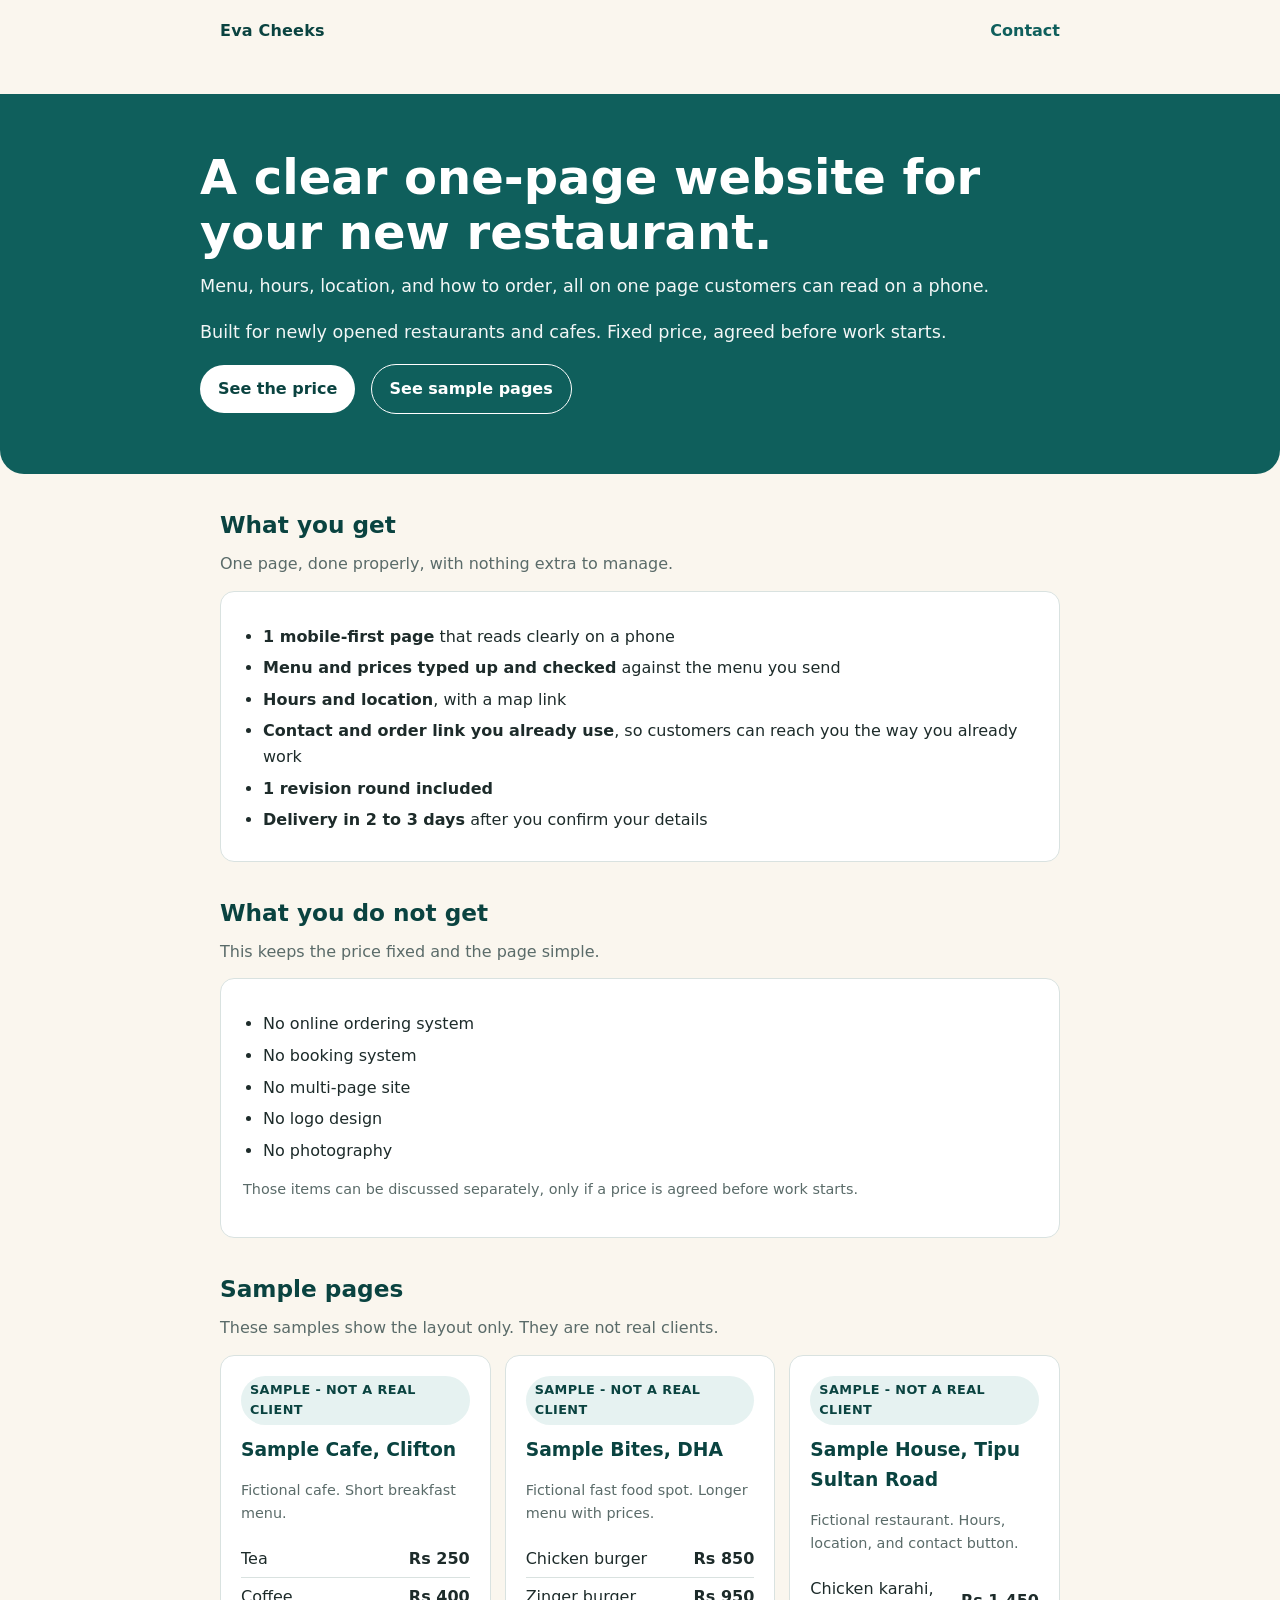
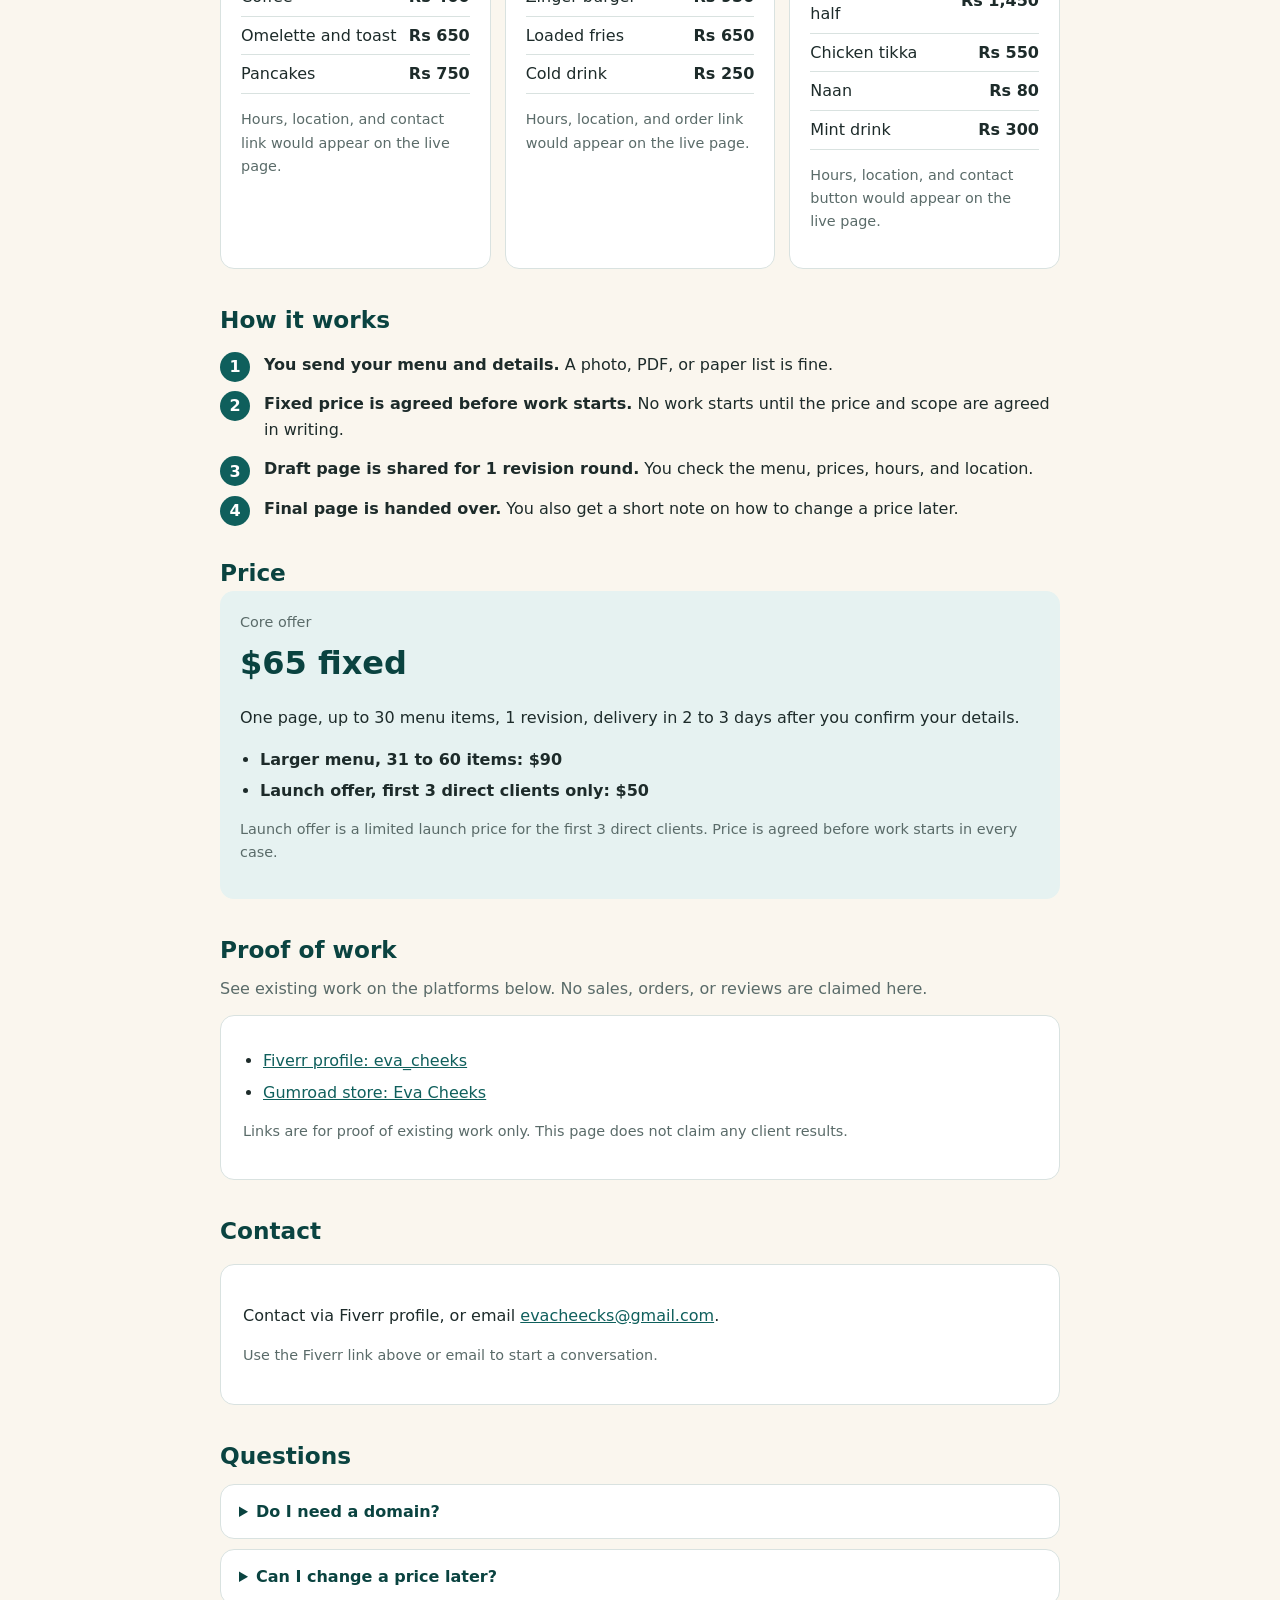
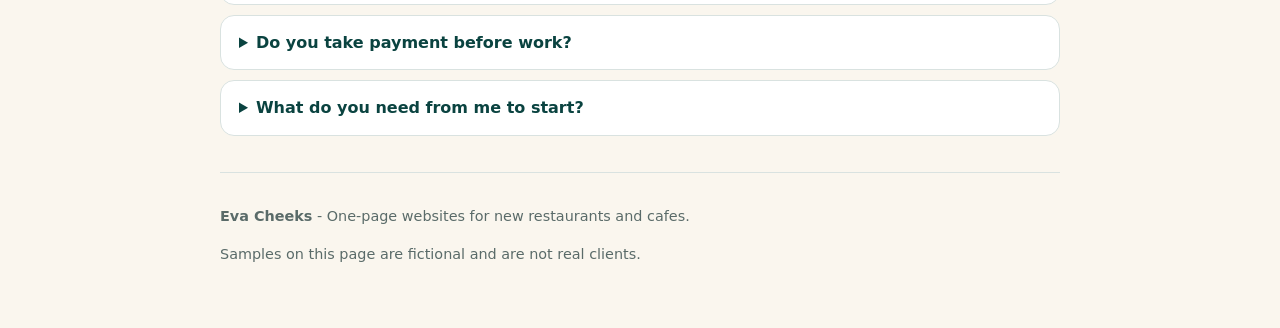
==== index.html @ 5632d2b3 "Add files via upload" ====
<!DOCTYPE html>
<html lang="en">
<head>
<meta charset="utf-8">
<meta name="viewport" content="width=device-width, initial-scale=1">
<title>Eva Cheeks - One-page websites for new restaurants and cafes</title>
<meta name="description" content="A clear one-page website for your new restaurant. Menu, hours, location, and how to order, all on one page customers can read on a phone.">
<link rel="stylesheet" href="styles.css">
</head>
<body>
<header class="topbar">
  <div class="brand">Eva Cheeks</div>
  <a href="#contact">Contact</a>
</header>

<main>
  <section class="hero">
    <div class="hero-inner">
      <h1>A clear one-page website for your new restaurant.</h1>
      <p>Menu, hours, location, and how to order, all on one page customers can read on a phone.</p>
      <p class="hero-note">Built for newly opened restaurants and cafes. Fixed price, agreed before work starts.</p>
      <a class="btn" href="#price">See the price</a>
      <a class="btn btn-outline" href="#samples">See sample pages</a>
    </div>
  </section>

  <div class="wrap">
    <section id="what-you-get">
      <h2>What you get</h2>
      <p class="lead">One page, done properly, with nothing extra to manage.</p>
      <div class="card">
        <ul>
          <li><strong>1 mobile-first page</strong> that reads clearly on a phone</li>
          <li><strong>Menu and prices typed up and checked</strong> against the menu you send</li>
          <li><strong>Hours and location</strong>, with a map link</li>
          <li><strong>Contact and order link you already use</strong>, so customers can reach you the way you already work</li>
          <li><strong>1 revision round included</strong></li>
          <li><strong>Delivery in 2 to 3 days</strong> after you confirm your details</li>
        </ul>
      </div>
    </section>

    <section id="what-you-do-not-get">
      <h2>What you do not get</h2>
      <p class="lead">This keeps the price fixed and the page simple.</p>
      <div class="card">
        <ul>
          <li>No online ordering system</li>
          <li>No booking system</li>
          <li>No multi-page site</li>
          <li>No logo design</li>
          <li>No photography</li>
        </ul>
        <p class="small">Those items can be discussed separately, only if a price is agreed before work starts.</p>
      </div>
    </section>

    <section id="samples">
      <h2>Sample pages</h2>
      <p class="lead">These samples show the layout only. They are not real clients.</p>
      <div class="sample-grid">
        <article class="sample">
          <span class="sample-label">SAMPLE - NOT A REAL CLIENT</span>
          <h3>Sample Cafe, Clifton</h3>
          <p class="small">Fictional cafe. Short breakfast menu.</p>
          <table class="menu">
            <tr><td>Tea</td><td>Rs 250</td></tr>
            <tr><td>Coffee</td><td>Rs 400</td></tr>
            <tr><td>Omelette and toast</td><td>Rs 650</td></tr>
            <tr><td>Pancakes</td><td>Rs 750</td></tr>
          </table>
          <p class="small">Hours, location, and contact link would appear on the live page.</p>
        </article>

        <article class="sample">
          <span class="sample-label">SAMPLE - NOT A REAL CLIENT</span>
          <h3>Sample Bites, DHA</h3>
          <p class="small">Fictional fast food spot. Longer menu with prices.</p>
          <table class="menu">
            <tr><td>Chicken burger</td><td>Rs 850</td></tr>
            <tr><td>Zinger burger</td><td>Rs 950</td></tr>
            <tr><td>Loaded fries</td><td>Rs 650</td></tr>
            <tr><td>Cold drink</td><td>Rs 250</td></tr>
          </table>
          <p class="small">Hours, location, and order link would appear on the live page.</p>
        </article>

        <article class="sample">
          <span class="sample-label">SAMPLE - NOT A REAL CLIENT</span>
          <h3>Sample House, Tipu Sultan Road</h3>
          <p class="small">Fictional restaurant. Hours, location, and contact button.</p>
          <table class="menu">
            <tr><td>Chicken karahi, half</td><td>Rs 1,450</td></tr>
            <tr><td>Chicken tikka</td><td>Rs 550</td></tr>
            <tr><td>Naan</td><td>Rs 80</td></tr>
            <tr><td>Mint drink</td><td>Rs 300</td></tr>
          </table>
          <p class="small">Hours, location, and contact button would appear on the live page.</p>
        </article>
      </div>
    </section>

    <section id="process">
      <h2>How it works</h2>
      <ol class="steps">
        <li><strong>You send your menu and details.</strong> A photo, PDF, or paper list is fine.</li>
        <li><strong>Fixed price is agreed before work starts.</strong> No work starts until the price and scope are agreed in writing.</li>
        <li><strong>Draft page is shared for 1 revision round.</strong> You check the menu, prices, hours, and location.</li>
        <li><strong>Final page is handed over.</strong> You also get a short note on how to change a price later.</li>
      </ol>
    </section>

    <section id="price">
      <h2>Price</h2>
      <div class="price-box">
        <p class="small" style="margin:0;">Core offer</p>
        <p class="price">$65 fixed</p>
        <p>One page, up to 30 menu items, 1 revision, delivery in 2 to 3 days after you confirm your details.</p>
        <ul>
          <li><strong>Larger menu, 31 to 60 items: $90</strong></li>
          <li><strong>Launch offer, first 3 direct clients only: $50</strong></li>
        </ul>
        <p class="small">Launch offer is a limited launch price for the first 3 direct clients. Price is agreed before work starts in every case.</p>
      </div>
    </section>

    <section id="proof">
      <h2>Proof of work</h2>
      <p class="lead">See existing work on the platforms below. No sales, orders, or reviews are claimed here.</p>
      <div class="card">
        <ul>
          <li><a href="https://www.fiverr.com/eva_cheeks">Fiverr profile: eva_cheeks</a></li>
          <li><a href="https://evacheecks.gumroad.com">Gumroad store: Eva Cheeks</a></li>
        </ul>
        <p class="small">Links are for proof of existing work only. This page does not claim any client results.</p>
      </div>
    </section>

    <section id="contact">
      <h2>Contact</h2>
      <div class="card">
        <p>Contact via Fiverr profile, or email <a href="mailto:evacheecks@gmail.com">evacheecks@gmail.com</a>.</p>
        <p class="small">Use the Fiverr link above or email to start a conversation.</p>
      </div>
    </section>

    <section class="faq" id="faq">
      <h2>Questions</h2>
      <details>
        <summary>Do I need a domain?</summary>
        <p>No. The page can start on a free link, and you can add your own domain later.</p>
      </details>
      <details>
        <summary>Can I change a price later?</summary>
        <p>Yes. Ask for a small update. The price for that update is agreed before the change is made.</p>
      </details>
      <details>
        <summary>Do you take payment before work?</summary>
        <p>Payment terms are agreed before work starts. For direct business clients, payment is by Payoneer Request a Payment, or through Fiverr if you prefer a marketplace. No Stripe, and no PayPal receive, is offered.</p>
      </details>
      <details>
        <summary>What do you need from me to start?</summary>
        <p>Your menu, hours, location, and the contact or order link you already use. Once those details are confirmed, delivery is 2 to 3 days.</p>
      </details>
    </section>

    <footer>
      <p class="small"><strong>Eva Cheeks</strong> - One-page websites for new restaurants and cafes.</p>
      <p class="small">Samples on this page are fictional and are not real clients.</p>
    </footer>
  </div>
</main>
</body>
</html>
---- styles.css ----
/* Portfolio page styles. No external assets, system fonts only. Mobile first. */
:root {
  --teal: #0f5f5c;
  --teal-dark: #0a4340;
  --teal-light: #e6f2f1;
  --cream: #faf6ee;
  --ink: #1d2b2a;
  --muted: #5a6b69;
  --line: #d9e2e0;
  --white: #ffffff;
  --radius: 14px;
}
* { box-sizing: border-box; }
body {
  margin: 0;
  font-family: system-ui, -apple-system, Segoe UI, Roboto, Helvetica, Arial, sans-serif;
  color: var(--ink);
  background: var(--cream);
  line-height: 1.6;
}
a { color: var(--teal); }
.wrap { max-width: 880px; margin: 0 auto; padding: 0 20px 48px; }
.topbar {
  display: flex;
  justify-content: space-between;
  align-items: center;
  padding: 18px 20px;
  max-width: 880px;
  margin: 0 auto;
}
.brand { font-weight: 800; color: var(--teal-dark); letter-spacing: 0.2px; }
.topbar a { text-decoration: none; font-weight: 600; }
.hero {
  background: var(--teal);
  color: var(--white);
  border-radius: 0 0 24px 24px;
  padding: 40px 20px 44px;
}
.hero-inner { max-width: 880px; margin: 0 auto; }
.hero h1 { margin: 0 0 12px; font-size: clamp(1.9rem, 6vw, 3rem); line-height: 1.15; }
.hero p { margin: 0 0 18px; font-size: 1.1rem; opacity: 0.95; }
.hero-note { font-size: 0.95rem; opacity: 0.9; }
.btn {
  display: inline-block;
  background: var(--white);
  color: var(--teal-dark);
  padding: 11px 18px;
  border-radius: 999px;
  font-weight: 700;
  text-decoration: none;
  margin-right: 10px;
}
.btn-outline {
  background: transparent;
  color: var(--white);
  border: 1.5px solid var(--white);
}
section { margin-top: 32px; }
.card {
  background: var(--white);
  border: 1px solid var(--line);
  border-radius: var(--radius);
  padding: 22px;
  margin-top: 14px;
}
h2 { margin: 0; font-size: 1.45rem; color: var(--teal-dark); }
h3 { margin: 0 0 8px; color: var(--teal-dark); }
.lead { color: var(--muted); margin: 8px 0 0; }
ul { margin: 10px 0 0; padding-left: 20px; }
li { margin: 6px 0; }
.sample-grid { display: grid; gap: 14px; margin-top: 14px; }
.sample {
  background: var(--white);
  border: 1px solid var(--line);
  border-radius: var(--radius);
  padding: 20px;
}
.sample-label {
  display: inline-block;
  background: var(--teal-light);
  color: var(--teal-dark);
  font-weight: 800;
  font-size: 0.8rem;
  letter-spacing: 0.4px;
  padding: 4px 9px;
  border-radius: 999px;
  margin-bottom: 10px;
}
.menu { width: 100%; border-collapse: collapse; margin-top: 10px; }
.menu td { padding: 6px 0; border-bottom: 1px solid var(--line); }
.menu td:last-child { text-align: right; font-weight: 600; white-space: nowrap; }
.price-box { background: var(--teal-light); border-radius: var(--radius); padding: 20px; }
.price { font-size: 2rem; font-weight: 800; color: var(--teal-dark); margin: 4px 0; }
.steps { counter-reset: step; list-style: none; padding: 0; margin: 14px 0 0; }
.steps li { position: relative; padding-left: 44px; margin: 14px 0; }
.steps li::before {
  counter-increment: step;
  content: counter(step);
  position: absolute;
  left: 0; top: 0;
  width: 30px; height: 30px;
  border-radius: 50%;
  background: var(--teal);
  color: var(--white);
  display: flex; align-items: center; justify-content: center;
  font-weight: 800;
}
.faq details { background: var(--white); border: 1px solid var(--line); border-radius: var(--radius); padding: 14px 18px; margin-top: 10px; }
.faq summary { font-weight: 700; color: var(--teal-dark); cursor: pointer; }
.faq p { margin: 8px 0 0; color: var(--muted); }
.small { font-size: 0.9rem; color: var(--muted); }
footer { margin-top: 36px; border-top: 1px solid var(--line); padding-top: 18px; }
@media (min-width: 720px) {
  .sample-grid { grid-template-columns: 1fr 1fr 1fr; }
  .hero { padding: 56px 20px 60px; }
}
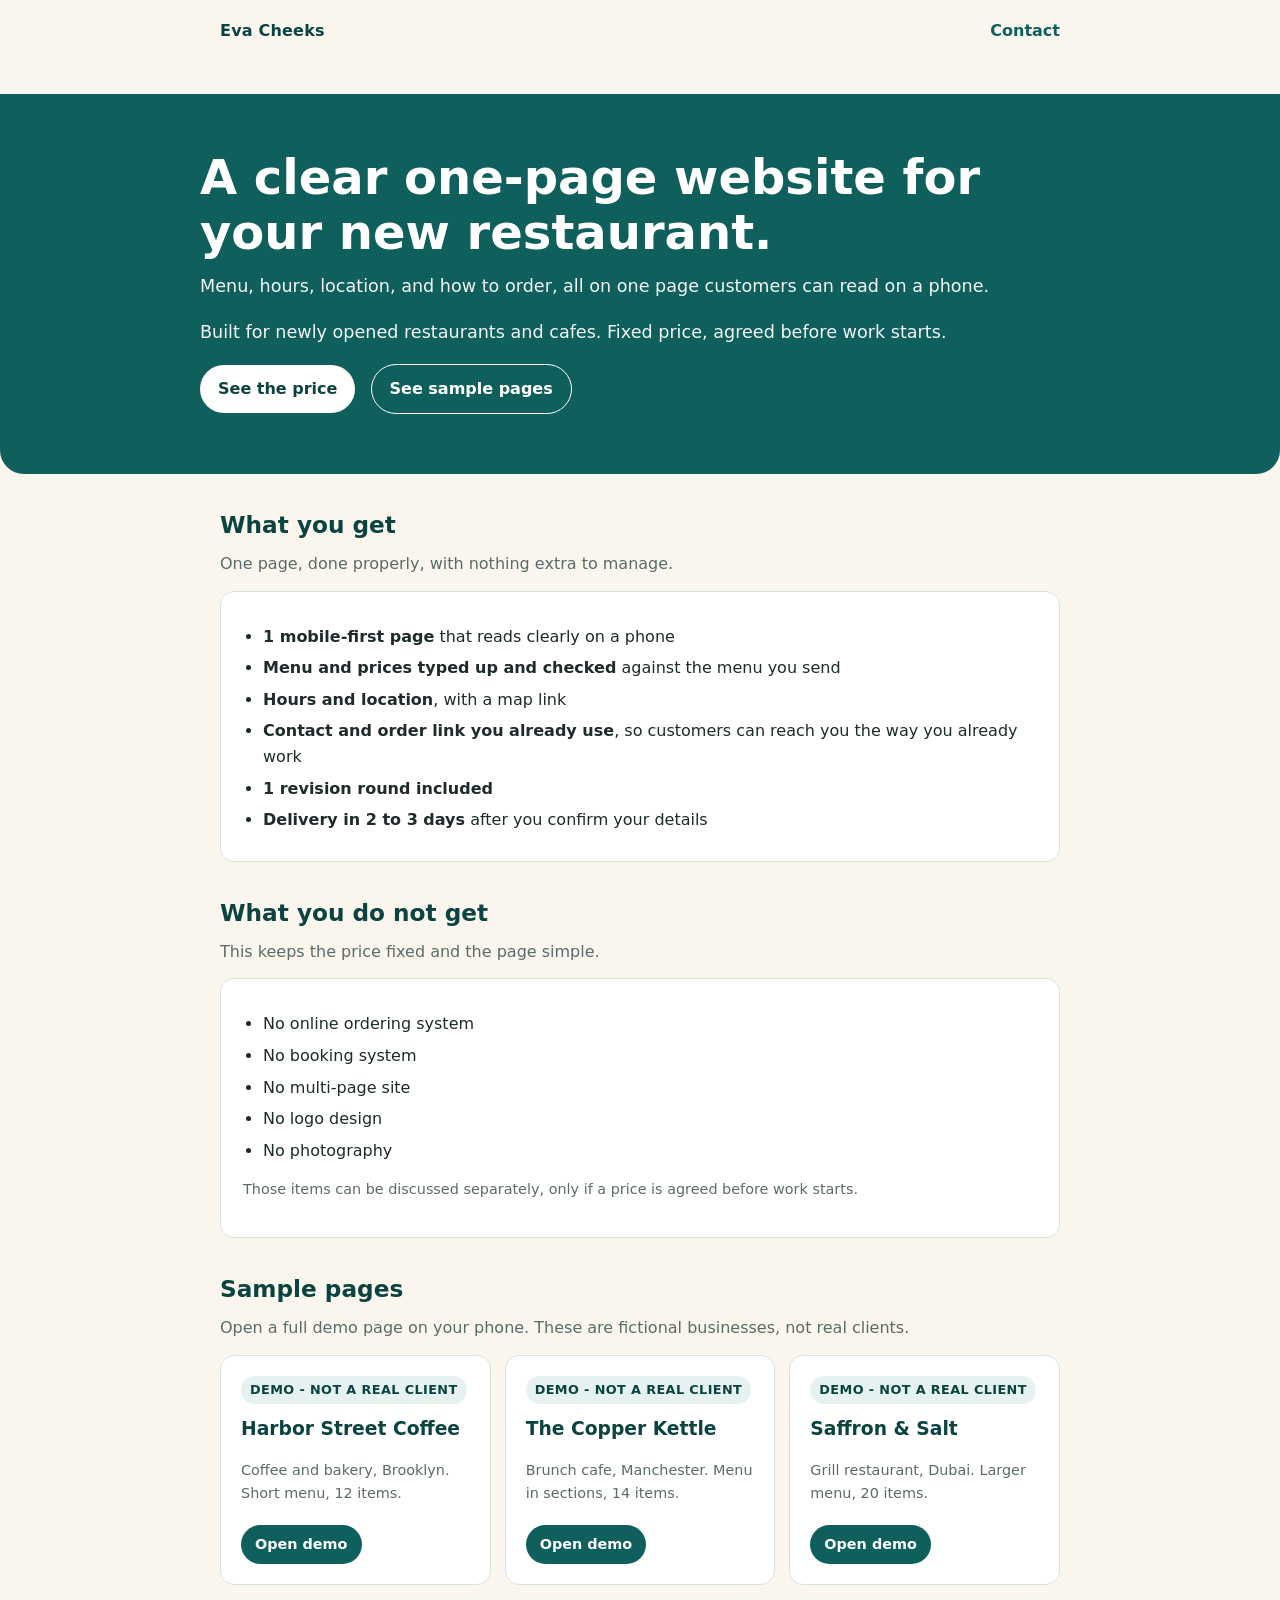
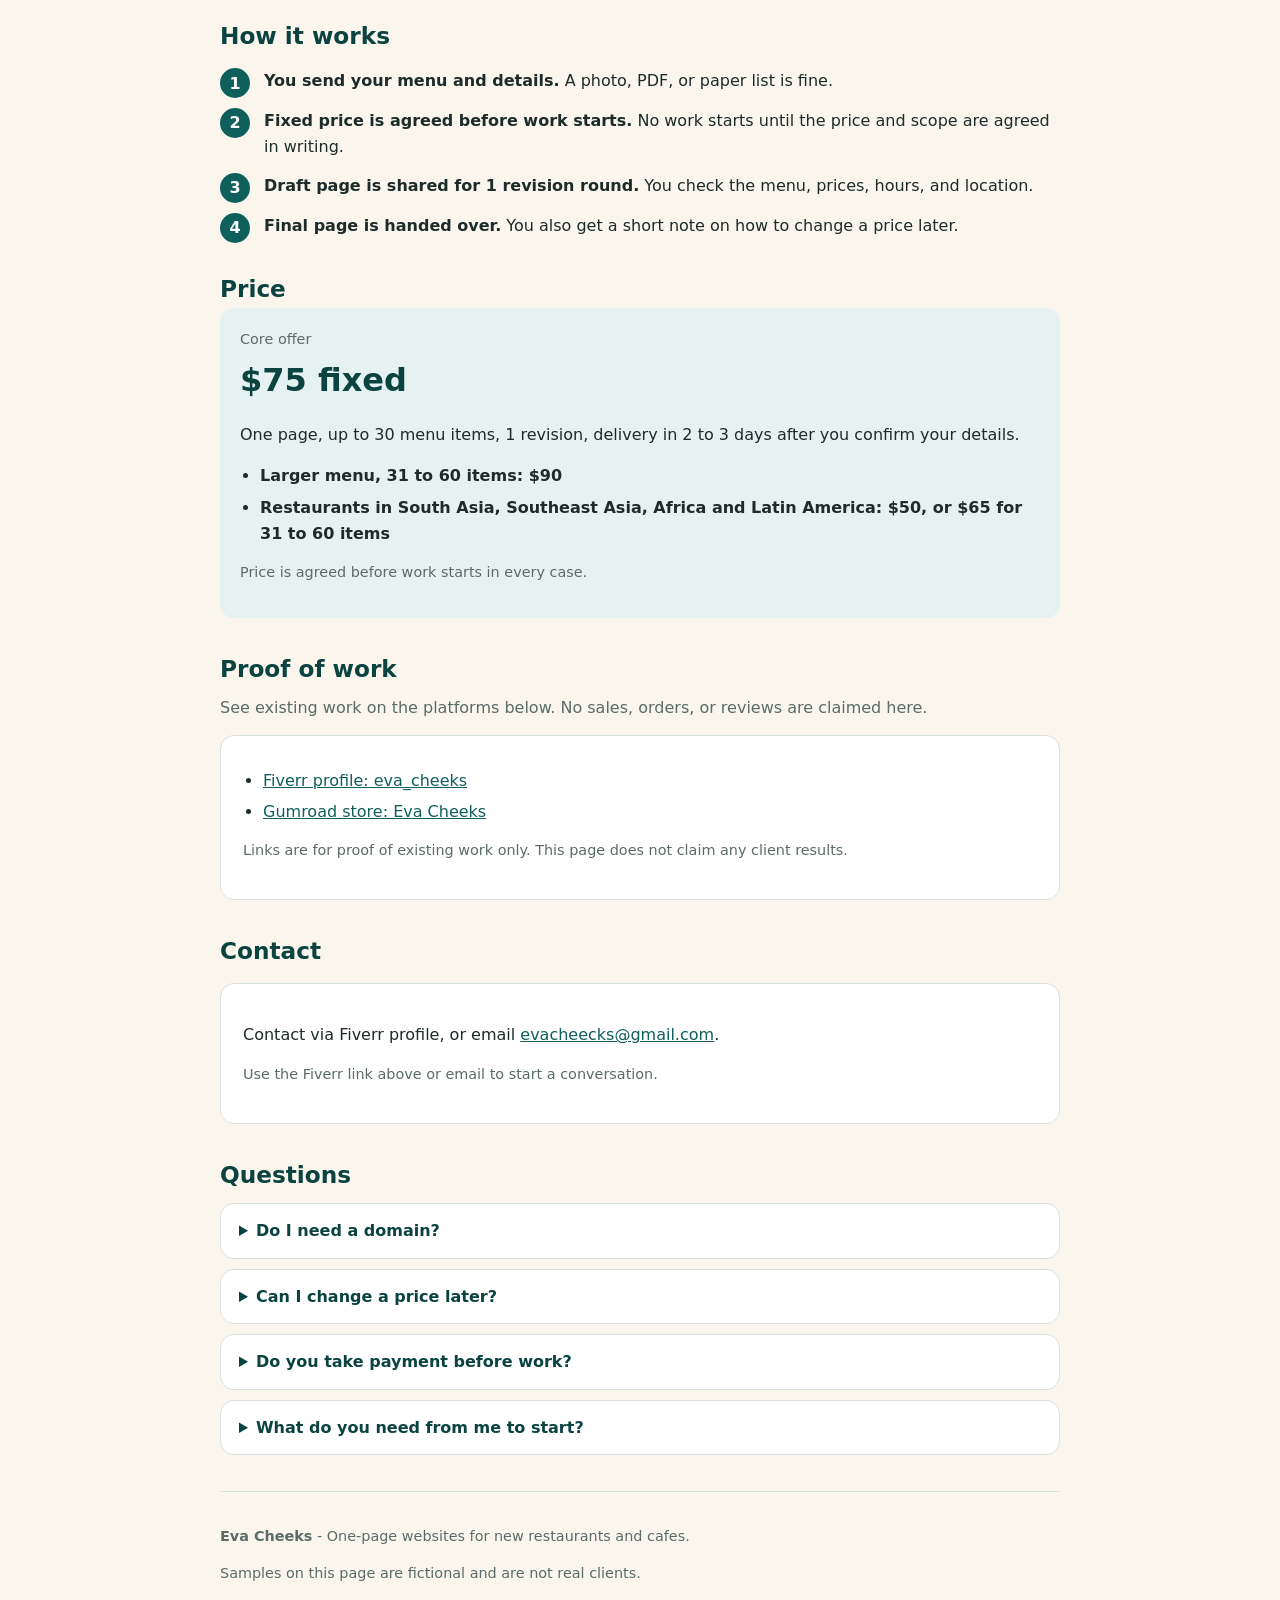
==== commit e767a6fa: "Update prices and add three full demo pages Replace the old $65 price and used-up launch offer with " ====
--- a/index.html
+++ b/index.html
@@ -57,45 +57,27 @@
 
     <section id="samples">
       <h2>Sample pages</h2>
-      <p class="lead">These samples show the layout only. They are not real clients.</p>
+      <p class="lead">Open a full demo page on your phone. These are fictional businesses, not real clients.</p>
       <div class="sample-grid">
         <article class="sample">
-          <span class="sample-label">SAMPLE - NOT A REAL CLIENT</span>
-          <h3>Sample Cafe, Clifton</h3>
-          <p class="small">Fictional cafe. Short breakfast menu.</p>
-          <table class="menu">
-            <tr><td>Tea</td><td>Rs 250</td></tr>
-            <tr><td>Coffee</td><td>Rs 400</td></tr>
-            <tr><td>Omelette and toast</td><td>Rs 650</td></tr>
-            <tr><td>Pancakes</td><td>Rs 750</td></tr>
-          </table>
-          <p class="small">Hours, location, and contact link would appear on the live page.</p>
+          <span class="sample-label">DEMO - NOT A REAL CLIENT</span>
+          <h3>Harbor Street Coffee</h3>
+          <p class="small">Coffee and bakery, Brooklyn. Short menu, 12 items.</p>
+          <a class="btn btn-small" href="demo/harbor-street-coffee/">Open demo</a>
         </article>
 
         <article class="sample">
-          <span class="sample-label">SAMPLE - NOT A REAL CLIENT</span>
-          <h3>Sample Bites, DHA</h3>
-          <p class="small">Fictional fast food spot. Longer menu with prices.</p>
-          <table class="menu">
-            <tr><td>Chicken burger</td><td>Rs 850</td></tr>
-            <tr><td>Zinger burger</td><td>Rs 950</td></tr>
-            <tr><td>Loaded fries</td><td>Rs 650</td></tr>
-            <tr><td>Cold drink</td><td>Rs 250</td></tr>
-          </table>
-          <p class="small">Hours, location, and order link would appear on the live page.</p>
+          <span class="sample-label">DEMO - NOT A REAL CLIENT</span>
+          <h3>The Copper Kettle</h3>
+          <p class="small">Brunch cafe, Manchester. Menu in sections, 14 items.</p>
+          <a class="btn btn-small" href="demo/the-copper-kettle/">Open demo</a>
         </article>
 
         <article class="sample">
-          <span class="sample-label">SAMPLE - NOT A REAL CLIENT</span>
-          <h3>Sample House, Tipu Sultan Road</h3>
-          <p class="small">Fictional restaurant. Hours, location, and contact button.</p>
-          <table class="menu">
-            <tr><td>Chicken karahi, half</td><td>Rs 1,450</td></tr>
-            <tr><td>Chicken tikka</td><td>Rs 550</td></tr>
-            <tr><td>Naan</td><td>Rs 80</td></tr>
-            <tr><td>Mint drink</td><td>Rs 300</td></tr>
-          </table>
-          <p class="small">Hours, location, and contact button would appear on the live page.</p>
+          <span class="sample-label">DEMO - NOT A REAL CLIENT</span>
+          <h3>Saffron &amp; Salt</h3>
+          <p class="small">Grill restaurant, Dubai. Larger menu, 20 items.</p>
+          <a class="btn btn-small" href="demo/saffron-and-salt/">Open demo</a>
         </article>
       </div>
     </section>
@@ -114,13 +96,13 @@
       <h2>Price</h2>
       <div class="price-box">
         <p class="small" style="margin:0;">Core offer</p>
-        <p class="price">$65 fixed</p>
+        <p class="price">$75 fixed</p>
         <p>One page, up to 30 menu items, 1 revision, delivery in 2 to 3 days after you confirm your details.</p>
         <ul>
           <li><strong>Larger menu, 31 to 60 items: $90</strong></li>
-          <li><strong>Launch offer, first 3 direct clients only: $50</strong></li>
+          <li><strong>Restaurants in South Asia, Southeast Asia, Africa and Latin America: $50, or $65 for 31 to 60 items</strong></li>
         </ul>
-        <p class="small">Launch offer is a limited launch price for the first 3 direct clients. Price is agreed before work starts in every case.</p>
+        <p class="small">Price is agreed before work starts in every case.</p>
       </div>
     </section>
 
--- a/styles.css
+++ b/styles.css
@@ -114,3 +114,10 @@
   .sample-grid { grid-template-columns: 1fr 1fr 1fr; }
   .hero { padding: 56px 20px 60px; }
 }
+.btn-small {
+  background: var(--teal);
+  color: var(--white);
+  padding: 8px 14px;
+  font-size: 0.9rem;
+  margin-top: 6px;
+}
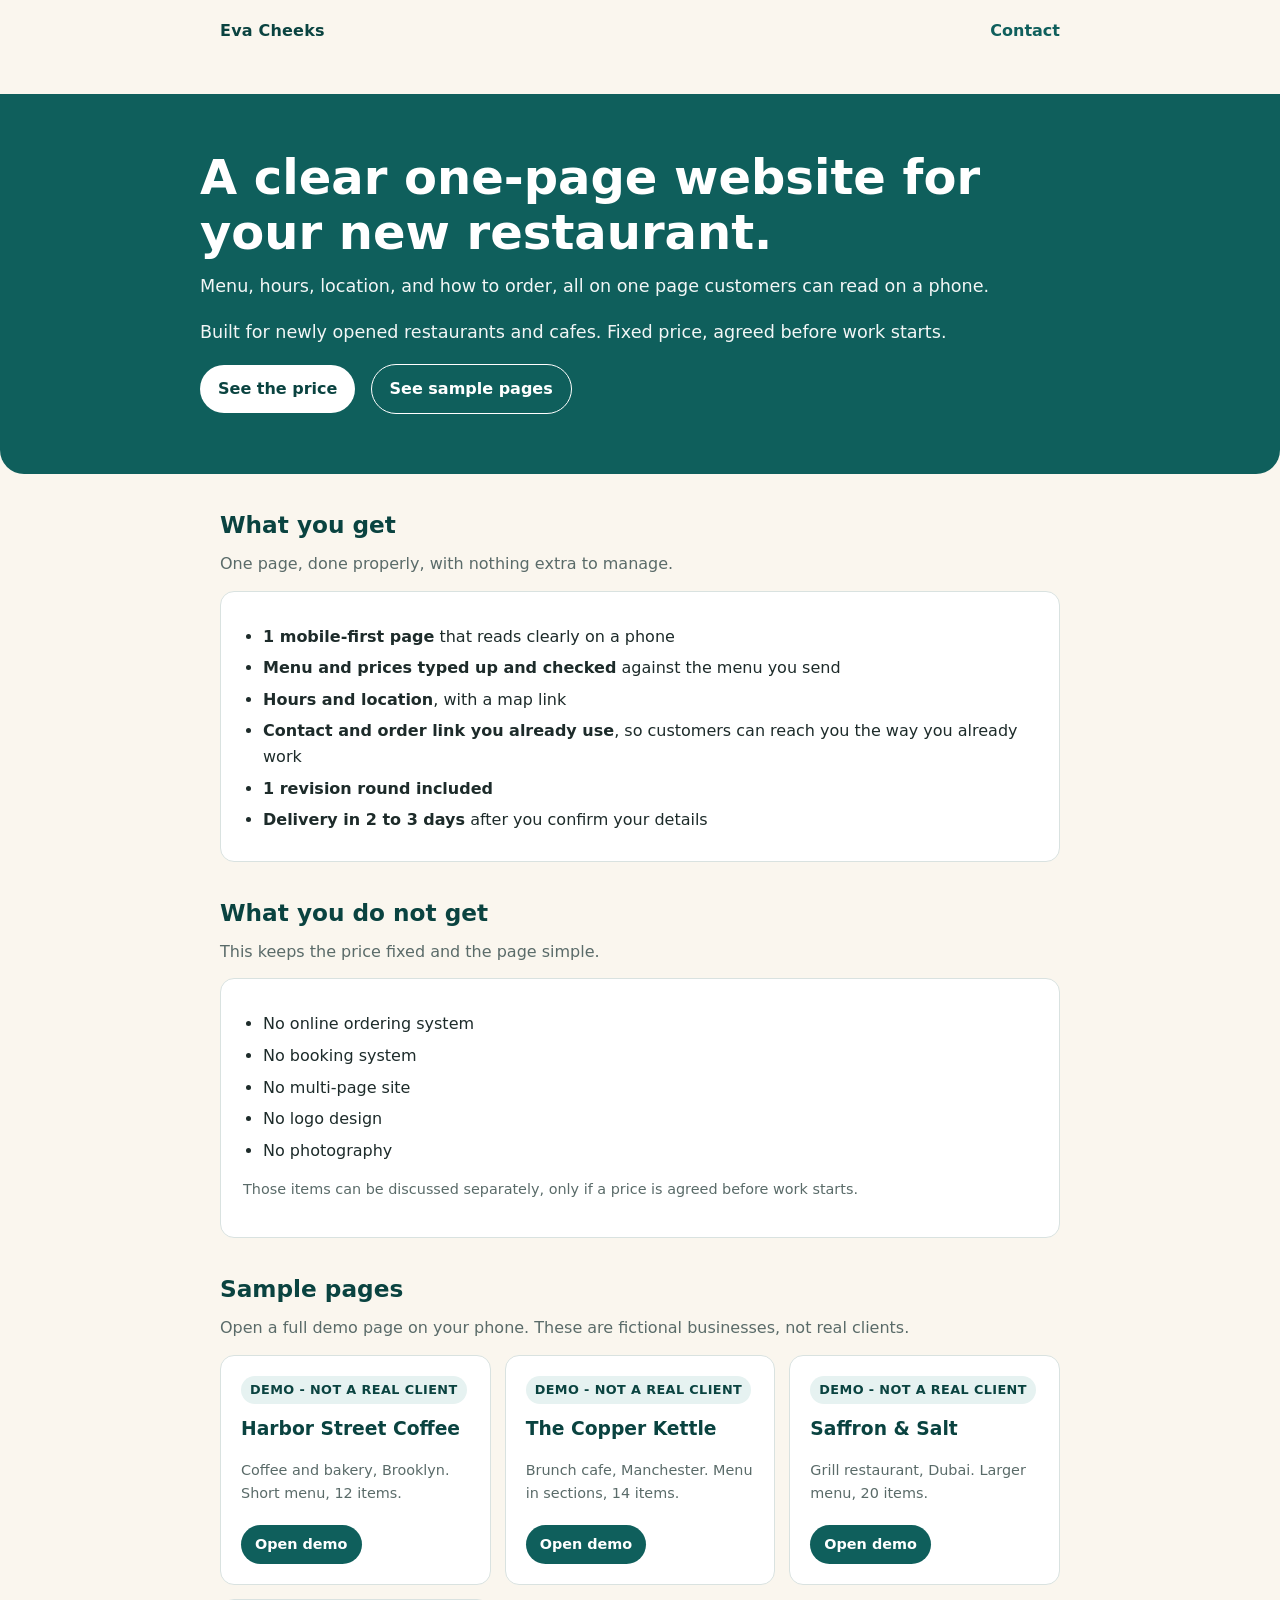
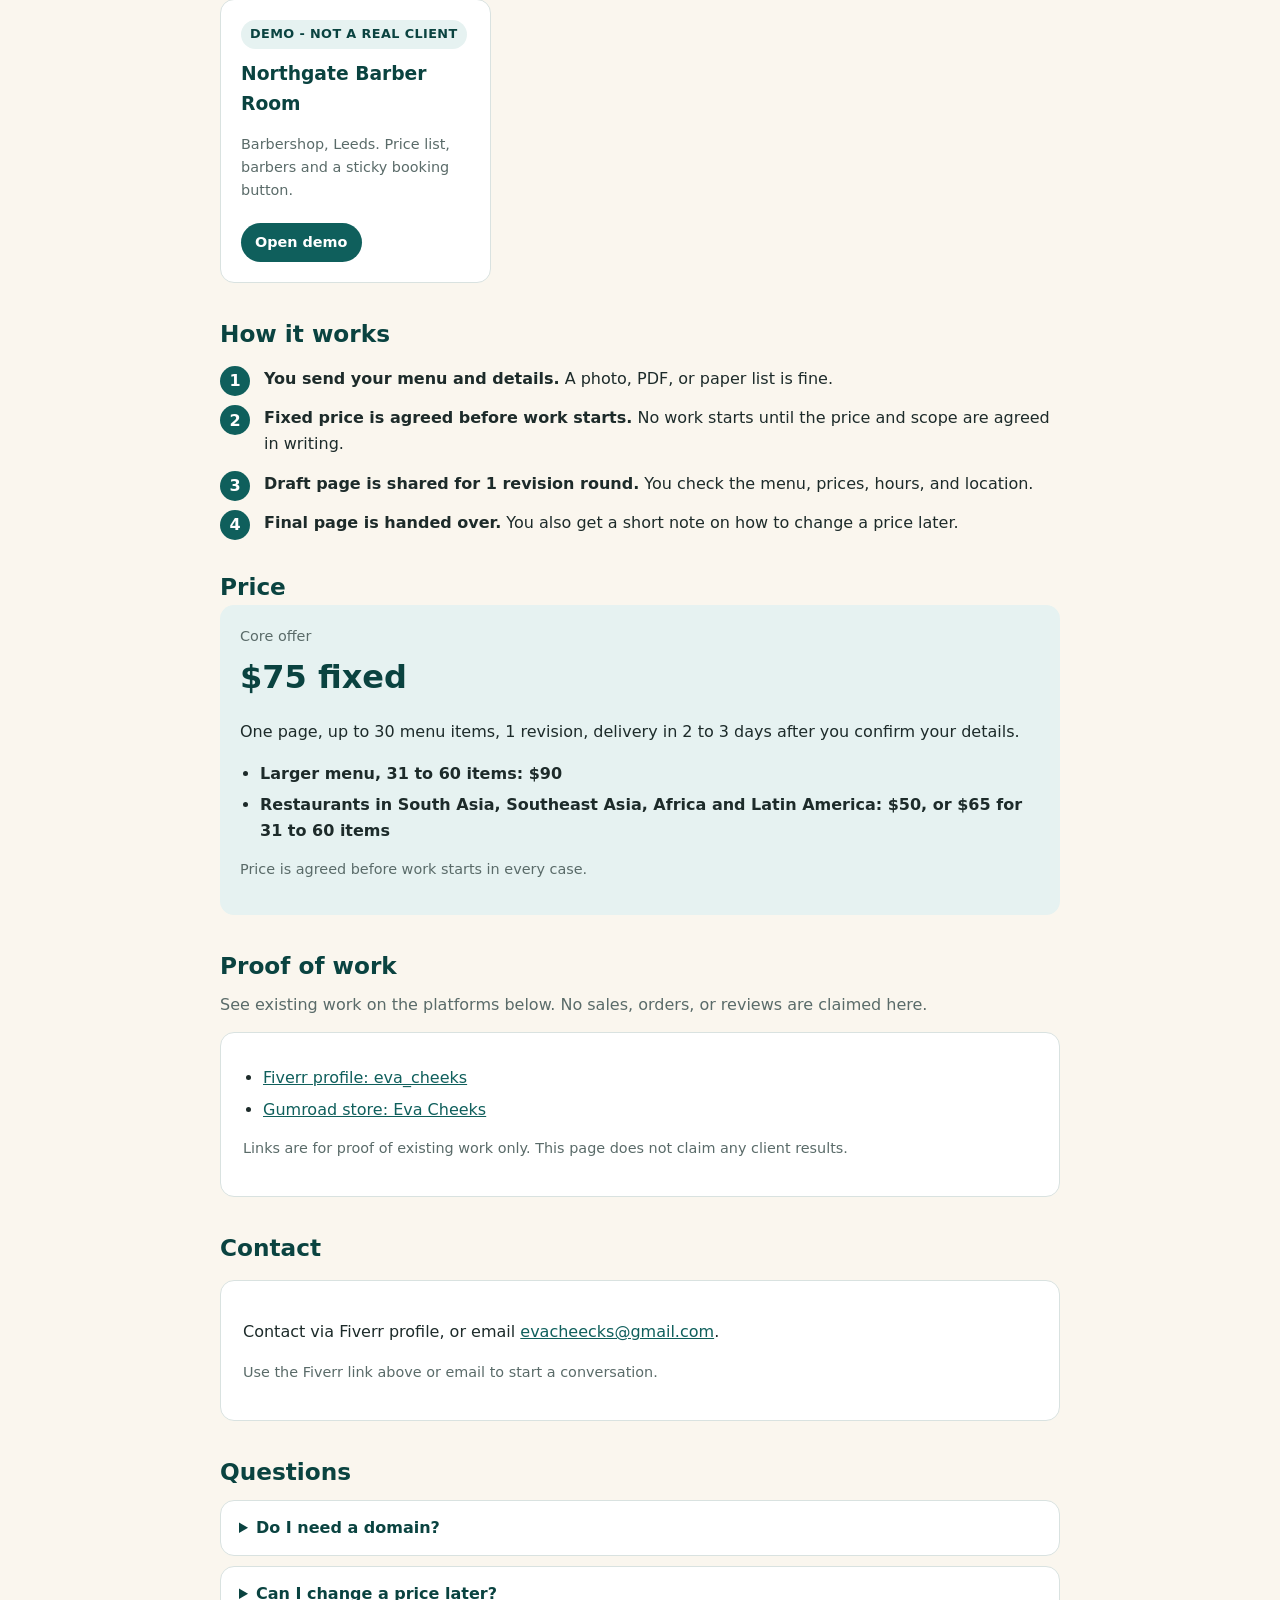
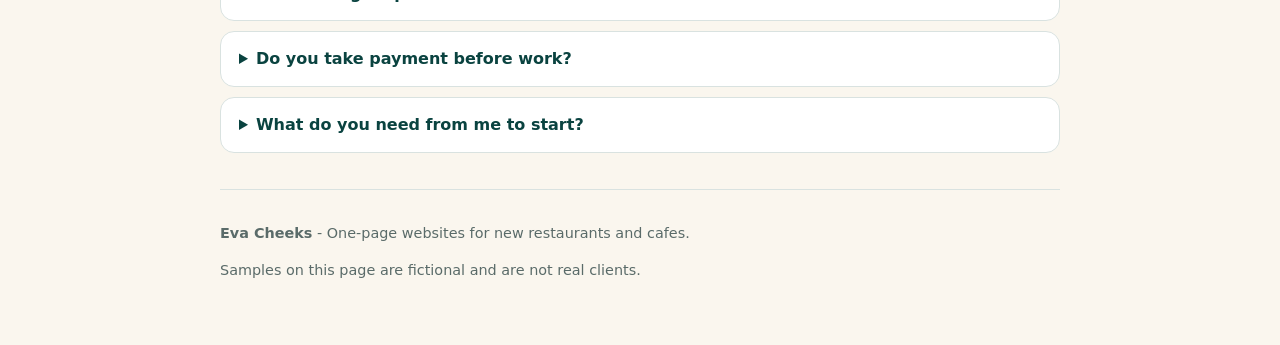
==== commit f98ab470: "Add Northgate Barber Room demo for salon and barber outreach Co-Authored-By: Claude Opus 5.5 <norepl" ====
--- a/index.html
+++ b/index.html
@@ -79,6 +79,13 @@
           <p class="small">Grill restaurant, Dubai. Larger menu, 20 items.</p>
           <a class="btn btn-small" href="demo/saffron-and-salt/">Open demo</a>
         </article>
+
+        <article class="sample">
+          <span class="sample-label">DEMO - NOT A REAL CLIENT</span>
+          <h3>Northgate Barber Room</h3>
+          <p class="small">Barbershop, Leeds. Price list, barbers and a sticky booking button.</p>
+          <a class="btn btn-small" href="demo/northgate-barber-room/">Open demo</a>
+        </article>
       </div>
     </section>
 
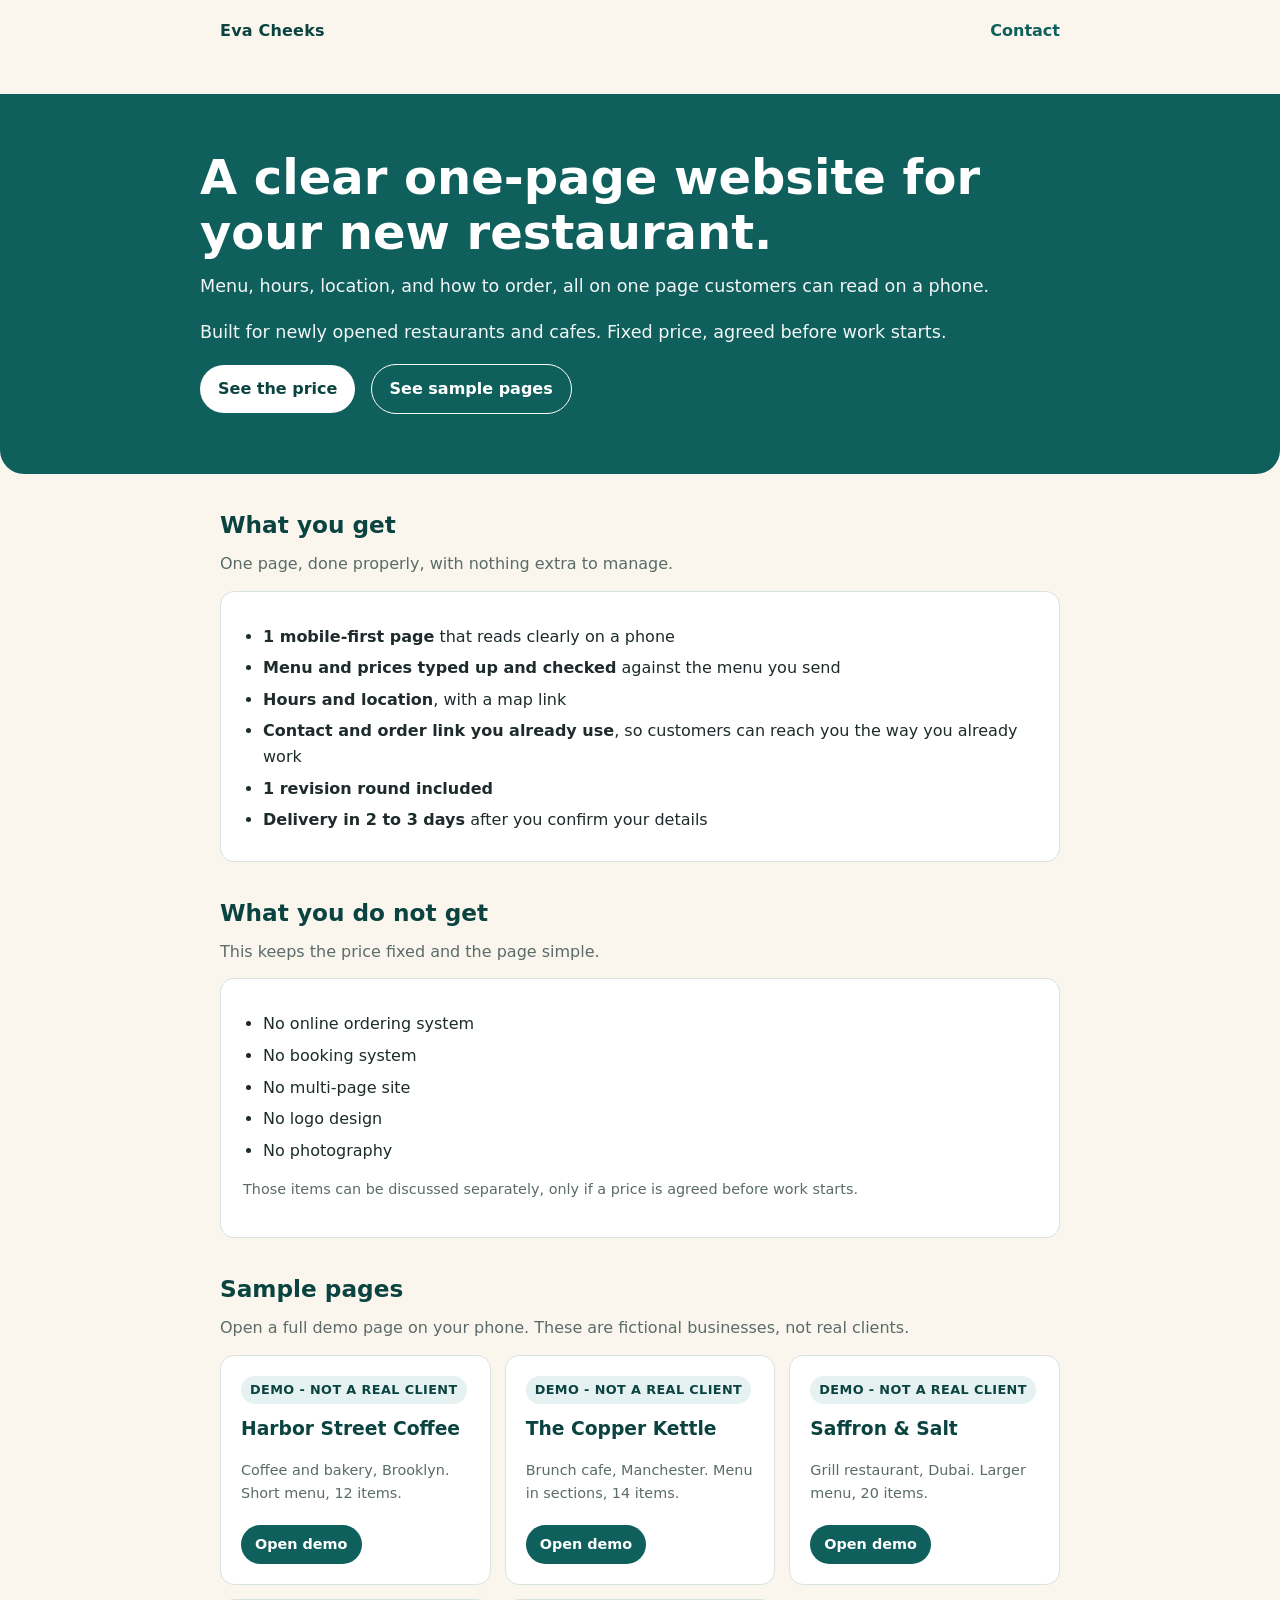
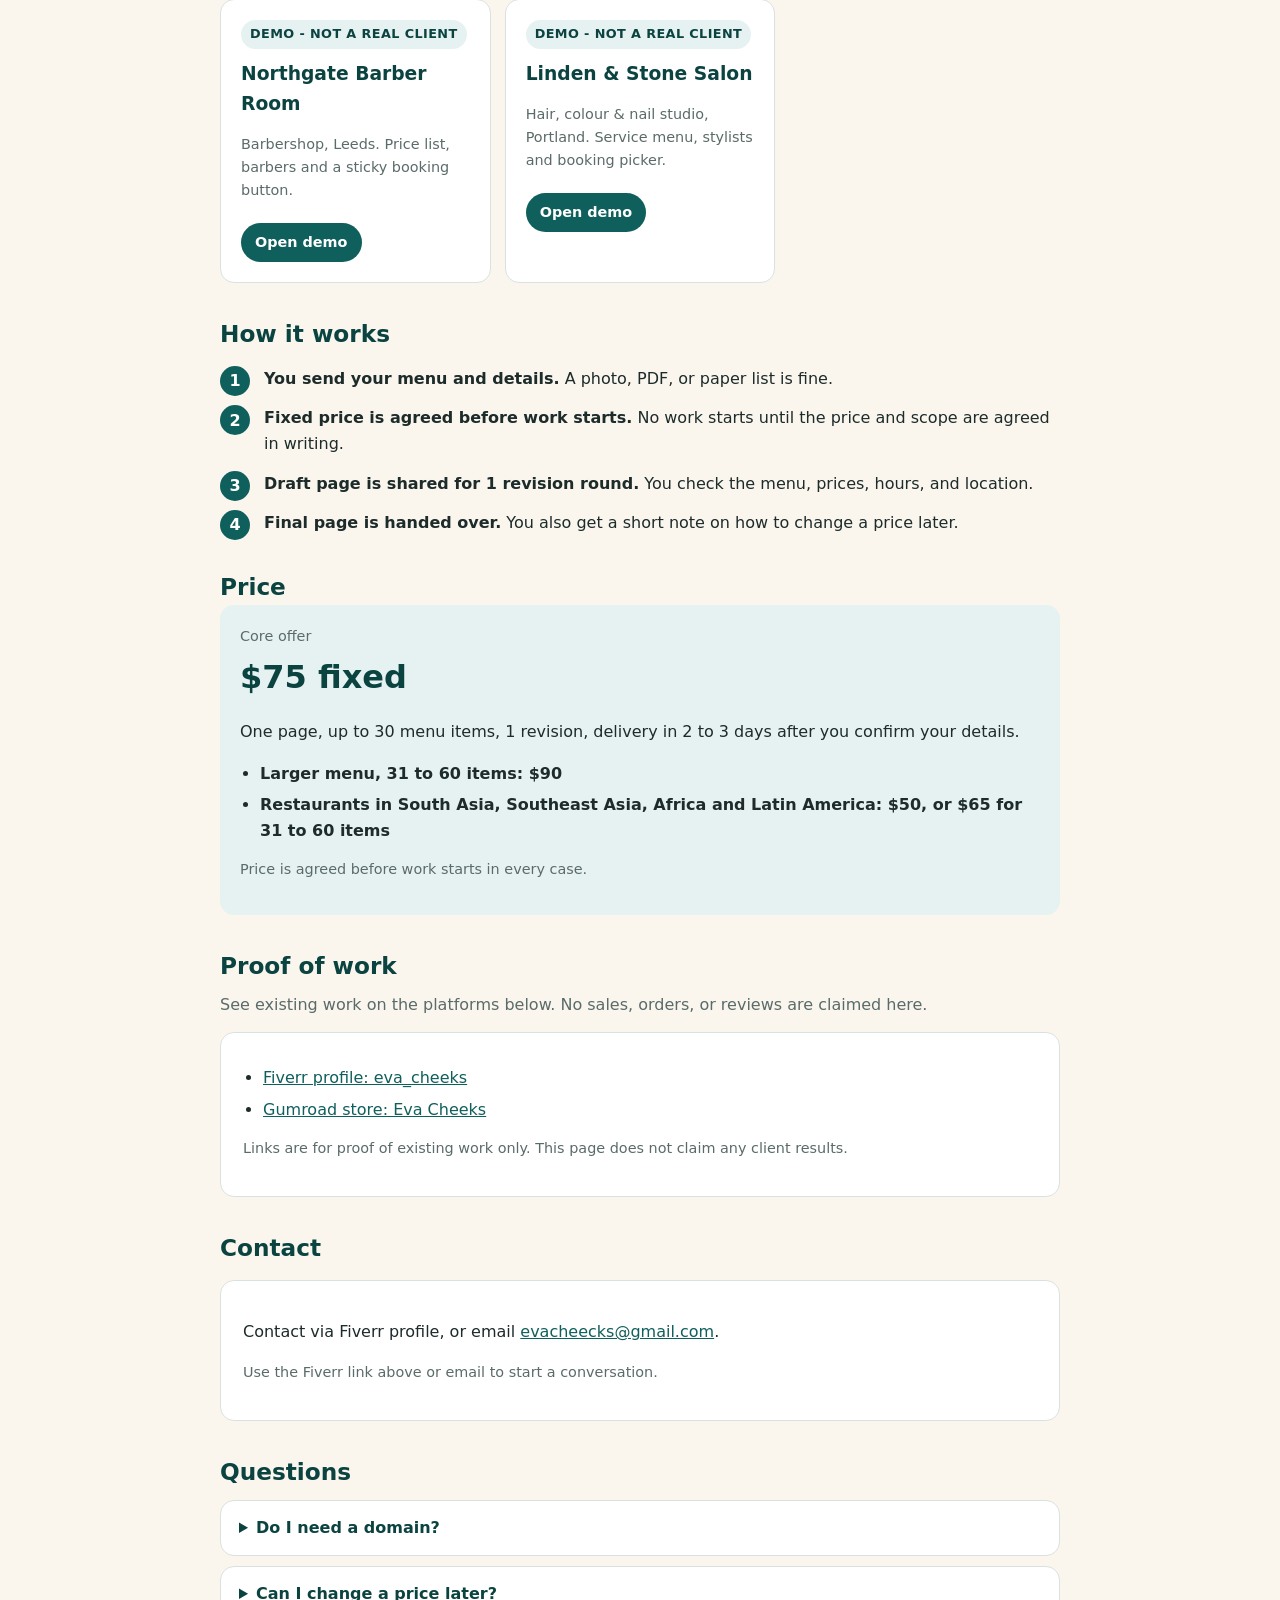
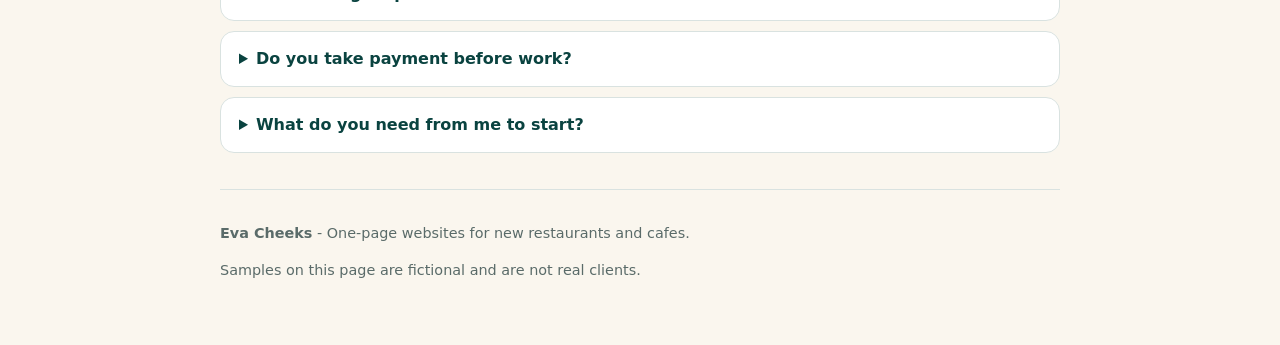
==== commit f2f335fb: "Add Linden & Stone Salon demo page for salon outreach" ====
--- a/index.html
+++ b/index.html
@@ -86,6 +86,13 @@
           <p class="small">Barbershop, Leeds. Price list, barbers and a sticky booking button.</p>
           <a class="btn btn-small" href="demo/northgate-barber-room/">Open demo</a>
         </article>
+
+        <article class="sample">
+          <span class="sample-label">DEMO - NOT A REAL CLIENT</span>
+          <h3>Linden &amp; Stone Salon</h3>
+          <p class="small">Hair, colour &amp; nail studio, Portland. Service menu, stylists and booking picker.</p>
+          <a class="btn btn-small" href="demo/linden-and-stone/">Open demo</a>
+        </article>
       </div>
     </section>
 
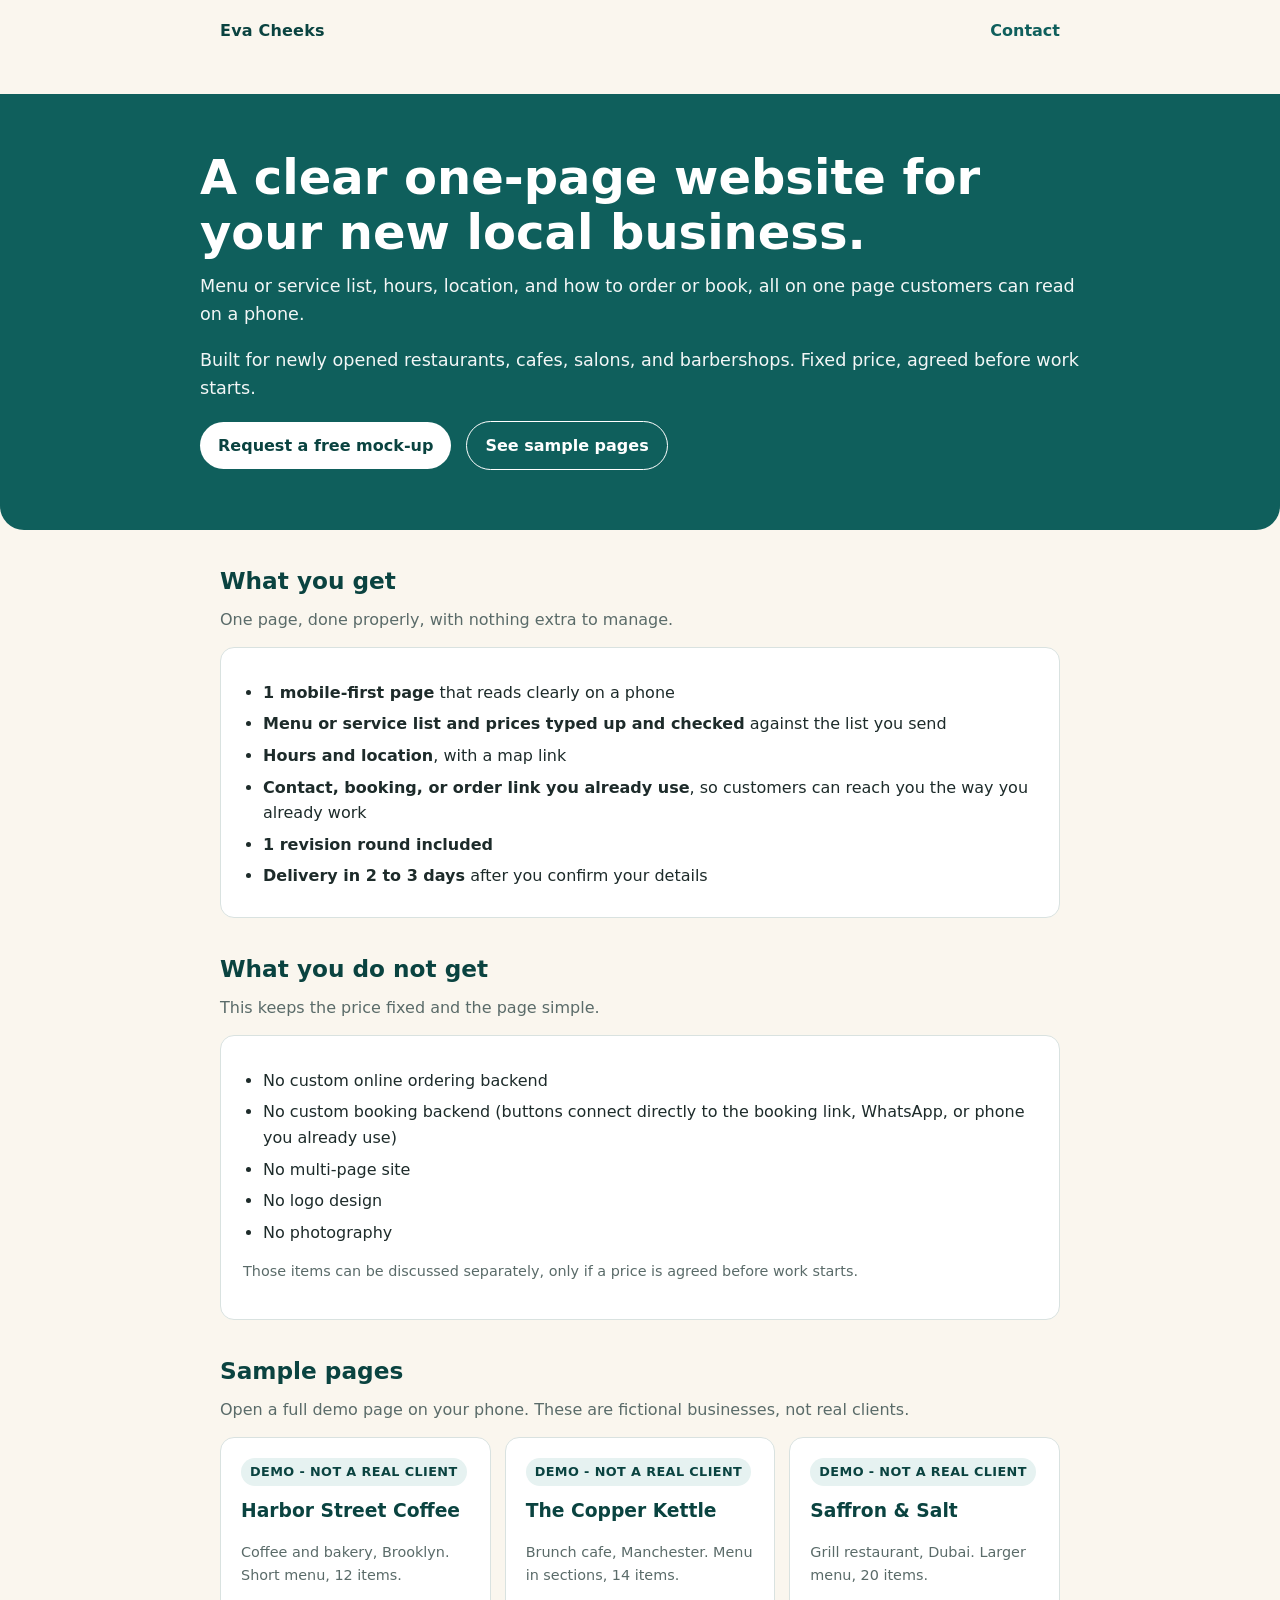
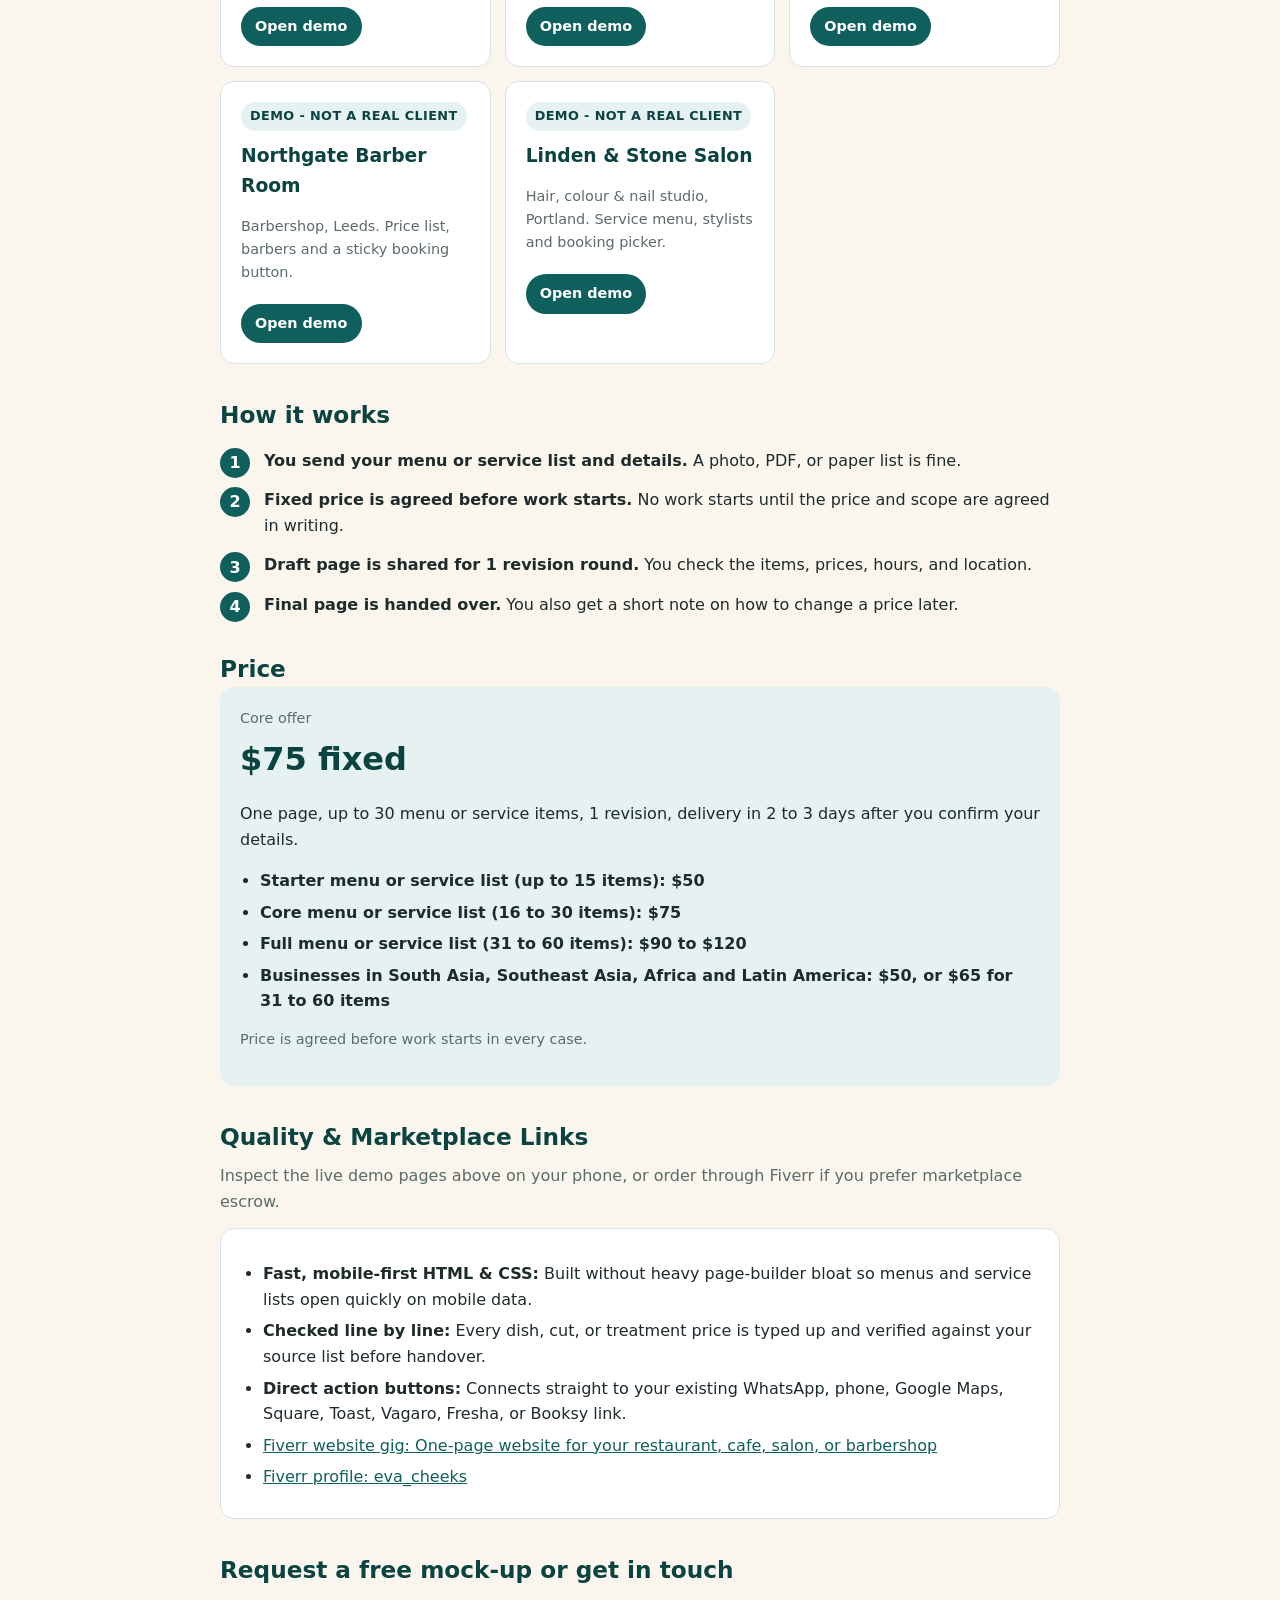
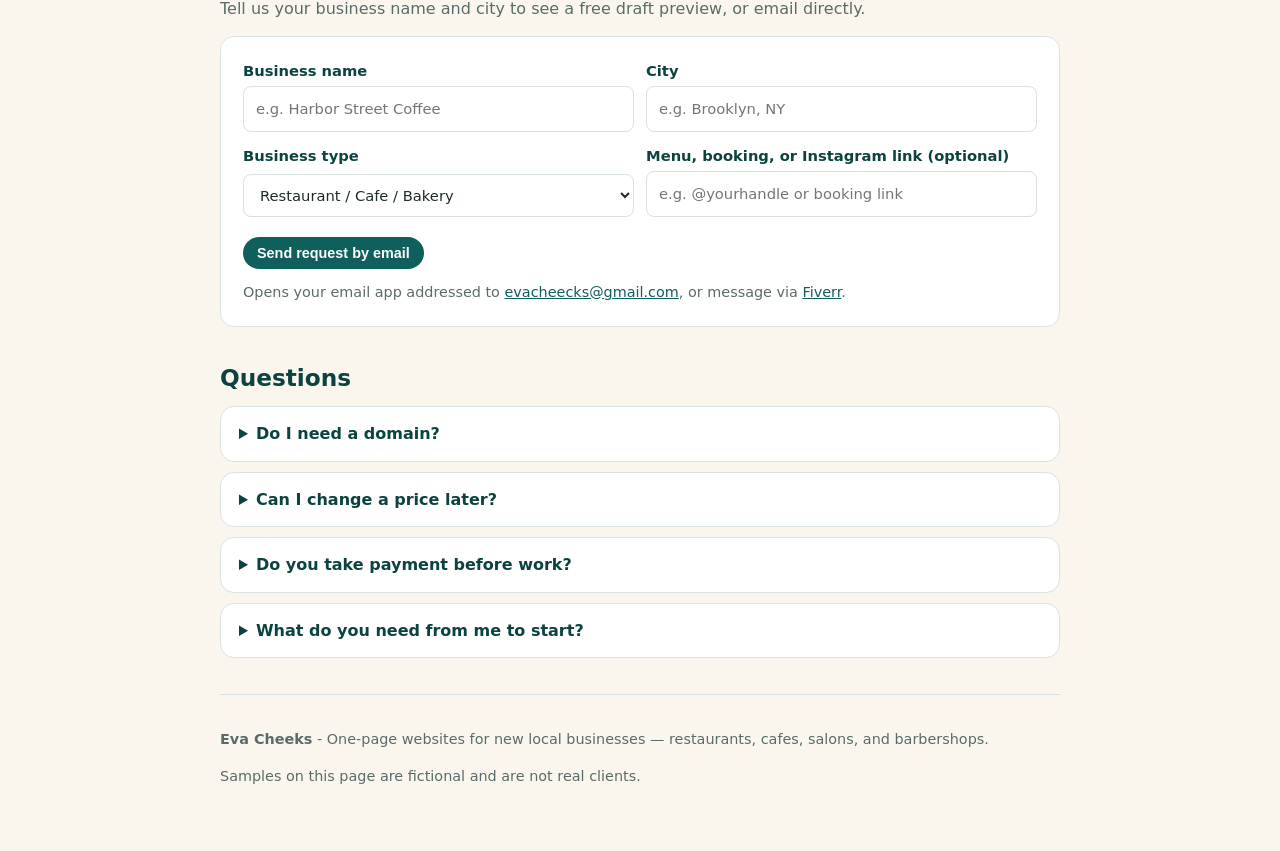
==== commit 848c6b07: "fix(site,automation): resolve all portfolio/demo audit defects, add outreach-config, CRM seed, and C" ====
--- a/index.html
+++ b/index.html
@@ -3,8 +3,15 @@
 <head>
 <meta charset="utf-8">
 <meta name="viewport" content="width=device-width, initial-scale=1">
-<title>Eva Cheeks - One-page websites for new restaurants and cafes</title>
-<meta name="description" content="A clear one-page website for your new restaurant. Menu, hours, location, and how to order, all on one page customers can read on a phone.">
+<title>Eva Cheeks - One-page websites for new local businesses — restaurants, cafes, salons, and barbershops</title>
+<meta name="description" content="A clear one-page website for your new restaurant, cafe, salon, or barbershop. Menu or service list, hours, location, and how to order or book, all on one page customers can read on a phone.">
+<link rel="canonical" href="https://evacheecks.github.io/">
+<meta property="og:title" content="Eva Cheeks — One-page websites for new local businesses">
+<meta property="og:description" content="Menu or service list, hours, location, and how to order or book, all on one mobile-first page. Fixed price agreed before work starts.">
+<meta property="og:type" content="website">
+<meta property="og:url" content="https://evacheecks.github.io/">
+<meta property="og:image" content="https://evacheecks.github.io/demo/harbor-street-coffee/img/hero.jpg">
+<meta name="twitter:card" content="summary_large_image">
 <link rel="stylesheet" href="styles.css">
 </head>
 <body>
@@ -16,10 +23,10 @@
 <main>
   <section class="hero">
     <div class="hero-inner">
-      <h1>A clear one-page website for your new restaurant.</h1>
-      <p>Menu, hours, location, and how to order, all on one page customers can read on a phone.</p>
-      <p class="hero-note">Built for newly opened restaurants and cafes. Fixed price, agreed before work starts.</p>
-      <a class="btn" href="#price">See the price</a>
+      <h1>A clear one-page website for your new local business.</h1>
+      <p>Menu or service list, hours, location, and how to order or book, all on one page customers can read on a phone.</p>
+      <p class="hero-note">Built for newly opened restaurants, cafes, salons, and barbershops. Fixed price, agreed before work starts.</p>
+      <a class="btn" href="#contact">Request a free mock-up</a>
       <a class="btn btn-outline" href="#samples">See sample pages</a>
     </div>
   </section>
@@ -31,9 +38,9 @@
       <div class="card">
         <ul>
           <li><strong>1 mobile-first page</strong> that reads clearly on a phone</li>
-          <li><strong>Menu and prices typed up and checked</strong> against the menu you send</li>
+          <li><strong>Menu or service list and prices typed up and checked</strong> against the list you send</li>
           <li><strong>Hours and location</strong>, with a map link</li>
-          <li><strong>Contact and order link you already use</strong>, so customers can reach you the way you already work</li>
+          <li><strong>Contact, booking, or order link you already use</strong>, so customers can reach you the way you already work</li>
           <li><strong>1 revision round included</strong></li>
           <li><strong>Delivery in 2 to 3 days</strong> after you confirm your details</li>
         </ul>
@@ -45,8 +52,8 @@
       <p class="lead">This keeps the price fixed and the page simple.</p>
       <div class="card">
         <ul>
-          <li>No online ordering system</li>
-          <li>No booking system</li>
+          <li>No custom online ordering backend</li>
+          <li>No custom booking backend (buttons connect directly to the booking link, WhatsApp, or phone you already use)</li>
           <li>No multi-page site</li>
           <li>No logo design</li>
           <li>No photography</li>
@@ -99,9 +106,9 @@
     <section id="process">
       <h2>How it works</h2>
       <ol class="steps">
-        <li><strong>You send your menu and details.</strong> A photo, PDF, or paper list is fine.</li>
+        <li><strong>You send your menu or service list and details.</strong> A photo, PDF, or paper list is fine.</li>
         <li><strong>Fixed price is agreed before work starts.</strong> No work starts until the price and scope are agreed in writing.</li>
-        <li><strong>Draft page is shared for 1 revision round.</strong> You check the menu, prices, hours, and location.</li>
+        <li><strong>Draft page is shared for 1 revision round.</strong> You check the items, prices, hours, and location.</li>
         <li><strong>Final page is handed over.</strong> You also get a short note on how to change a price later.</li>
       </ol>
     </section>
@@ -111,32 +118,64 @@
       <div class="price-box">
         <p class="small" style="margin:0;">Core offer</p>
         <p class="price">$75 fixed</p>
-        <p>One page, up to 30 menu items, 1 revision, delivery in 2 to 3 days after you confirm your details.</p>
-        <ul>
-          <li><strong>Larger menu, 31 to 60 items: $90</strong></li>
-          <li><strong>Restaurants in South Asia, Southeast Asia, Africa and Latin America: $50, or $65 for 31 to 60 items</strong></li>
+        <p>One page, up to 30 menu or service items, 1 revision, delivery in 2 to 3 days after you confirm your details.</p>
+        <ul>
+          <li><strong>Starter menu or service list (up to 15 items): $50</strong></li>
+          <li><strong>Core menu or service list (16 to 30 items): $75</strong></li>
+          <li><strong>Full menu or service list (31 to 60 items): $90 to $120</strong></li>
+          <li><strong>Businesses in South Asia, Southeast Asia, Africa and Latin America: $50, or $65 for 31 to 60 items</strong></li>
         </ul>
         <p class="small">Price is agreed before work starts in every case.</p>
       </div>
     </section>
 
     <section id="proof">
-      <h2>Proof of work</h2>
-      <p class="lead">See existing work on the platforms below. No sales, orders, or reviews are claimed here.</p>
-      <div class="card">
-        <ul>
+      <h2>Quality &amp; Marketplace Links</h2>
+      <p class="lead">Inspect the live demo pages above on your phone, or order through Fiverr if you prefer marketplace escrow.</p>
+      <div class="card">
+        <ul>
+          <li><strong>Fast, mobile-first HTML &amp; CSS:</strong> Built without heavy page-builder bloat so menus and service lists open quickly on mobile data.</li>
+          <li><strong>Checked line by line:</strong> Every dish, cut, or treatment price is typed up and verified against your source list before handover.</li>
+          <li><strong>Direct action buttons:</strong> Connects straight to your existing WhatsApp, phone, Google Maps, Square, Toast, Vagaro, Fresha, or Booksy link.</li>
+          <li><a href="https://www.fiverr.com/eva_cheeks/design-a-one-page-website-for-your-restaurant-or-cafe">Fiverr website gig: One-page website for your restaurant, cafe, salon, or barbershop</a></li>
           <li><a href="https://www.fiverr.com/eva_cheeks">Fiverr profile: eva_cheeks</a></li>
-          <li><a href="https://evacheecks.gumroad.com">Gumroad store: Eva Cheeks</a></li>
-        </ul>
-        <p class="small">Links are for proof of existing work only. This page does not claim any client results.</p>
+        </ul>
       </div>
     </section>
 
     <section id="contact">
-      <h2>Contact</h2>
-      <div class="card">
-        <p>Contact via Fiverr profile, or email <a href="mailto:evacheecks@gmail.com">evacheecks@gmail.com</a>.</p>
-        <p class="small">Use the Fiverr link above or email to start a conversation.</p>
+      <h2>Request a free mock-up or get in touch</h2>
+      <p class="lead">Tell us your business name and city to see a free draft preview, or email directly.</p>
+      <div class="card">
+        <form class="contact-form" id="mockupForm" data-email="evacheecks@gmail.com">
+          <div class="form-grid">
+            <label>
+              <span>Business name</span>
+              <input type="text" name="business" required placeholder="e.g. Harbor Street Coffee">
+            </label>
+            <label>
+              <span>City</span>
+              <input type="text" name="city" required placeholder="e.g. Brooklyn, NY">
+            </label>
+            <label>
+              <span>Business type</span>
+              <select name="vertical">
+                <option value="Restaurant / Cafe">Restaurant / Cafe / Bakery</option>
+                <option value="Salon / Nail / Spa">Hair / Nail Salon / Spa</option>
+                <option value="Barbershop">Barbershop</option>
+                <option value="Other Local Business">Other Local Business</option>
+              </select>
+            </label>
+            <label>
+              <span>Menu, booking, or Instagram link (optional)</span>
+              <input type="text" name="link" placeholder="e.g. @yourhandle or booking link">
+            </label>
+          </div>
+          <div class="form-actions">
+            <button type="submit" class="btn btn-small">Send request by email</button>
+            <span class="small" id="formStatus" aria-live="polite">Opens your email app addressed to <a href="mailto:evacheecks@gmail.com">evacheecks@gmail.com</a>, or message via <a href="https://www.fiverr.com/eva_cheeks">Fiverr</a>.</span>
+          </div>
+        </form>
       </div>
     </section>
 
@@ -156,15 +195,40 @@
       </details>
       <details>
         <summary>What do you need from me to start?</summary>
-        <p>Your menu, hours, location, and the contact or order link you already use. Once those details are confirmed, delivery is 2 to 3 days.</p>
+        <p>Your menu or service list, hours, location, and the contact, booking, or order link you already use. Once those details are confirmed, delivery is 2 to 3 days.</p>
       </details>
     </section>
 
     <footer>
-      <p class="small"><strong>Eva Cheeks</strong> - One-page websites for new restaurants and cafes.</p>
+      <p class="small"><strong>Eva Cheeks</strong> - One-page websites for new local businesses — restaurants, cafes, salons, and barbershops.</p>
       <p class="small">Samples on this page are fictional and are not real clients.</p>
     </footer>
   </div>
 </main>
+<script>
+  (function () {
+    var form = document.getElementById('mockupForm');
+    if (!form) return;
+    form.addEventListener('submit', function (e) {
+      e.preventDefault();
+      var biz = (form.elements.business.value || '').trim();
+      var city = (form.elements.city.value || '').trim();
+      var vert = (form.elements.vertical.value || '').trim();
+      var link = (form.elements.link.value || '').trim();
+      var subj = encodeURIComponent('One-page website inquiry: ' + biz + (city ? ' (' + city + ')' : ''));
+      var body = encodeURIComponent(
+        'Hi Eva,\n\nI would like to see a one-page website draft for:\n' +
+        '- Business name: ' + biz + '\n' +
+        '- City: ' + city + '\n' +
+        '- Type: ' + vert + '\n' +
+        (link ? '- Menu / Booking / Social link: ' + link + '\n' : '') +
+        '\nThanks!'
+      );
+      window.location.href = 'mailto:evacheecks@gmail.com?subject=' + subj + '&body=' + body;
+      var st = document.getElementById('formStatus');
+      if (st) st.textContent = 'Opening your email client addressed to evacheecks@gmail.com…';
+    });
+  })();
+</script>
 </body>
 </html>
--- a/styles.css
+++ b/styles.css
@@ -86,9 +86,6 @@
   border-radius: 999px;
   margin-bottom: 10px;
 }
-.menu { width: 100%; border-collapse: collapse; margin-top: 10px; }
-.menu td { padding: 6px 0; border-bottom: 1px solid var(--line); }
-.menu td:last-child { text-align: right; font-weight: 600; white-space: nowrap; }
 .price-box { background: var(--teal-light); border-radius: var(--radius); padding: 20px; }
 .price { font-size: 2rem; font-weight: 800; color: var(--teal-dark); margin: 4px 0; }
 .steps { counter-reset: step; list-style: none; padding: 0; margin: 14px 0 0; }
@@ -105,13 +102,32 @@
   display: flex; align-items: center; justify-content: center;
   font-weight: 800;
 }
+.contact-form { display: grid; gap: 14px; }
+.form-grid { display: grid; gap: 12px; }
+.contact-form label { display: grid; gap: 4px; font-size: 0.92rem; font-weight: 600; color: var(--teal-dark); }
+.contact-form input, .contact-form select {
+  width: 100%;
+  padding: 10px 12px;
+  border: 1px solid var(--line);
+  border-radius: 8px;
+  font: inherit;
+  font-weight: 400;
+  color: var(--ink);
+  background: var(--white);
+}
+.contact-form input:focus, .contact-form select:focus {
+  outline: 2px solid var(--teal);
+  border-color: var(--teal);
+}
+.form-actions { display: flex; flex-wrap: wrap; align-items: center; gap: 12px; }
 .faq details { background: var(--white); border: 1px solid var(--line); border-radius: var(--radius); padding: 14px 18px; margin-top: 10px; }
 .faq summary { font-weight: 700; color: var(--teal-dark); cursor: pointer; }
 .faq p { margin: 8px 0 0; color: var(--muted); }
 .small { font-size: 0.9rem; color: var(--muted); }
 footer { margin-top: 36px; border-top: 1px solid var(--line); padding-top: 18px; }
 @media (min-width: 720px) {
-  .sample-grid { grid-template-columns: 1fr 1fr 1fr; }
+  .sample-grid { grid-template-columns: repeat(auto-fit, minmax(250px, 1fr)); }
+  .form-grid { grid-template-columns: 1fr 1fr; }
   .hero { padding: 56px 20px 60px; }
 }
 .btn-small {
@@ -120,4 +136,6 @@
   padding: 8px 14px;
   font-size: 0.9rem;
   margin-top: 6px;
+  border: 0;
+  cursor: pointer;
 }
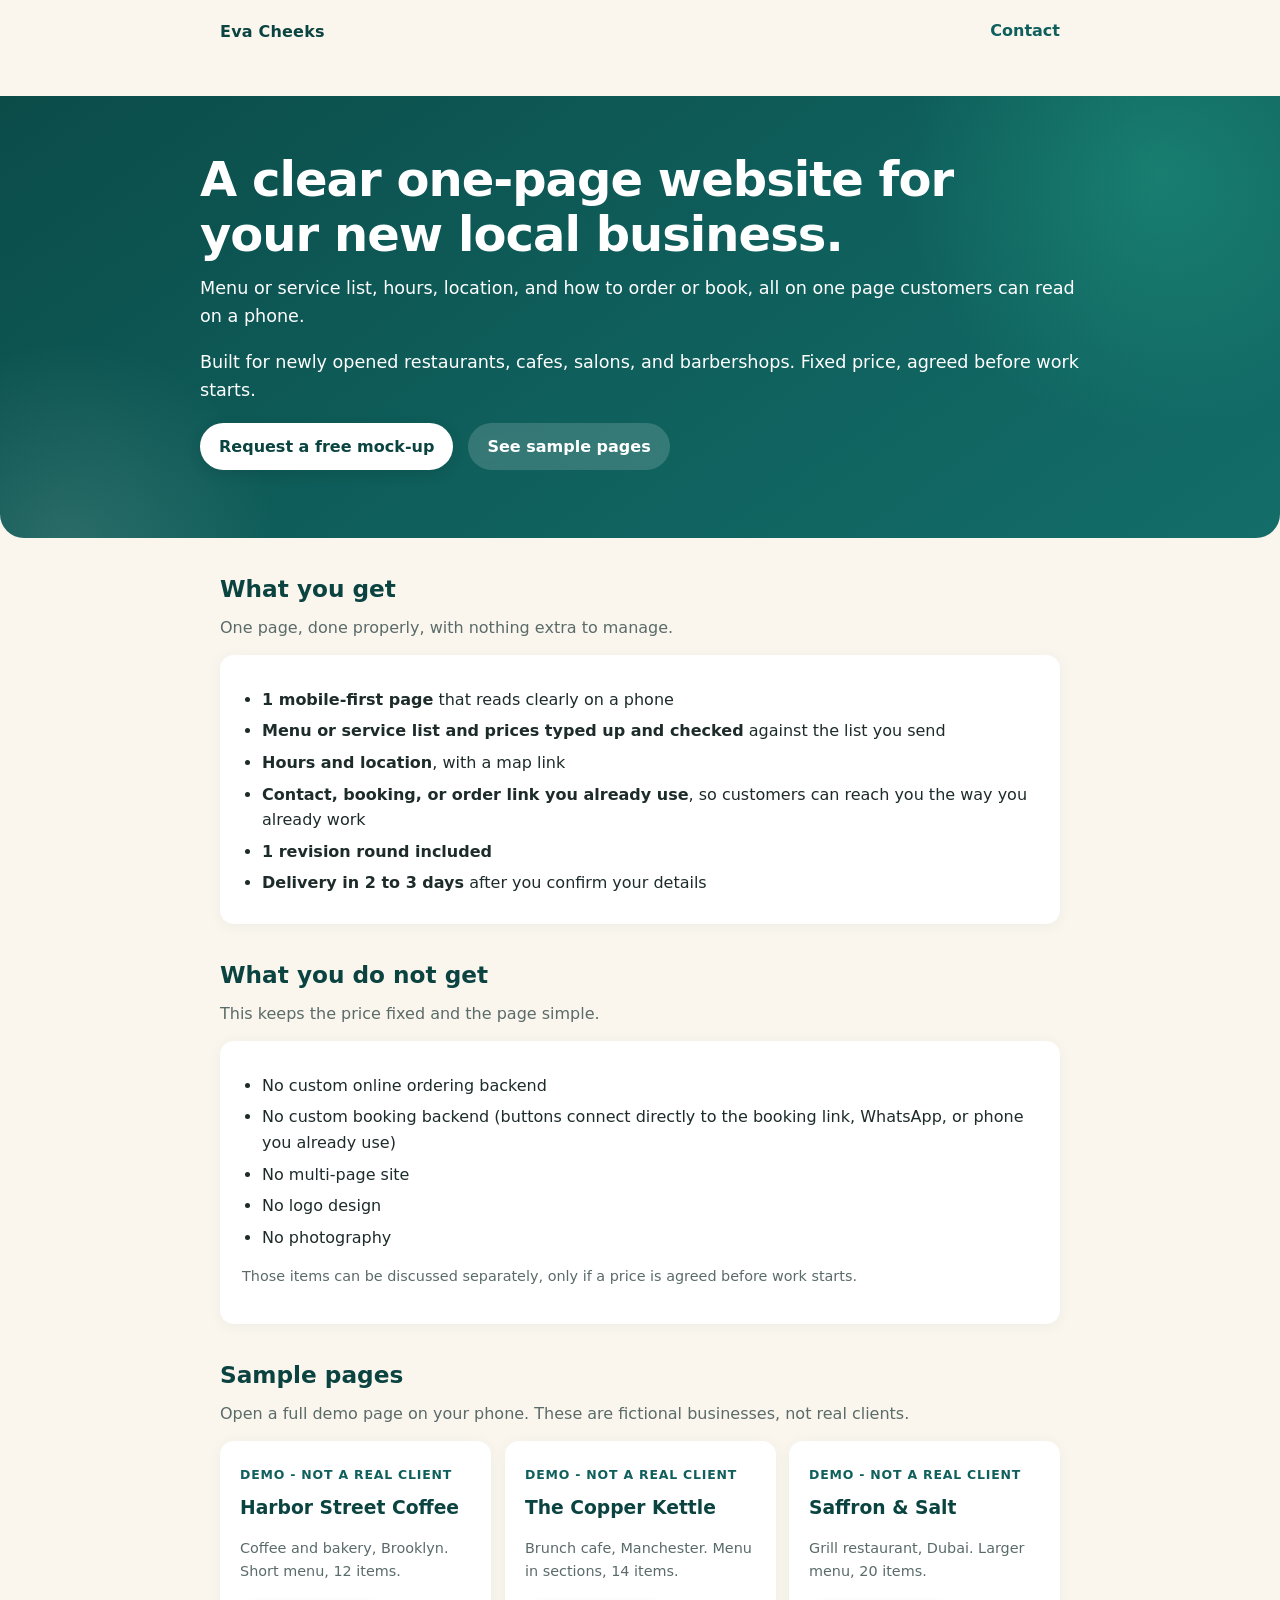
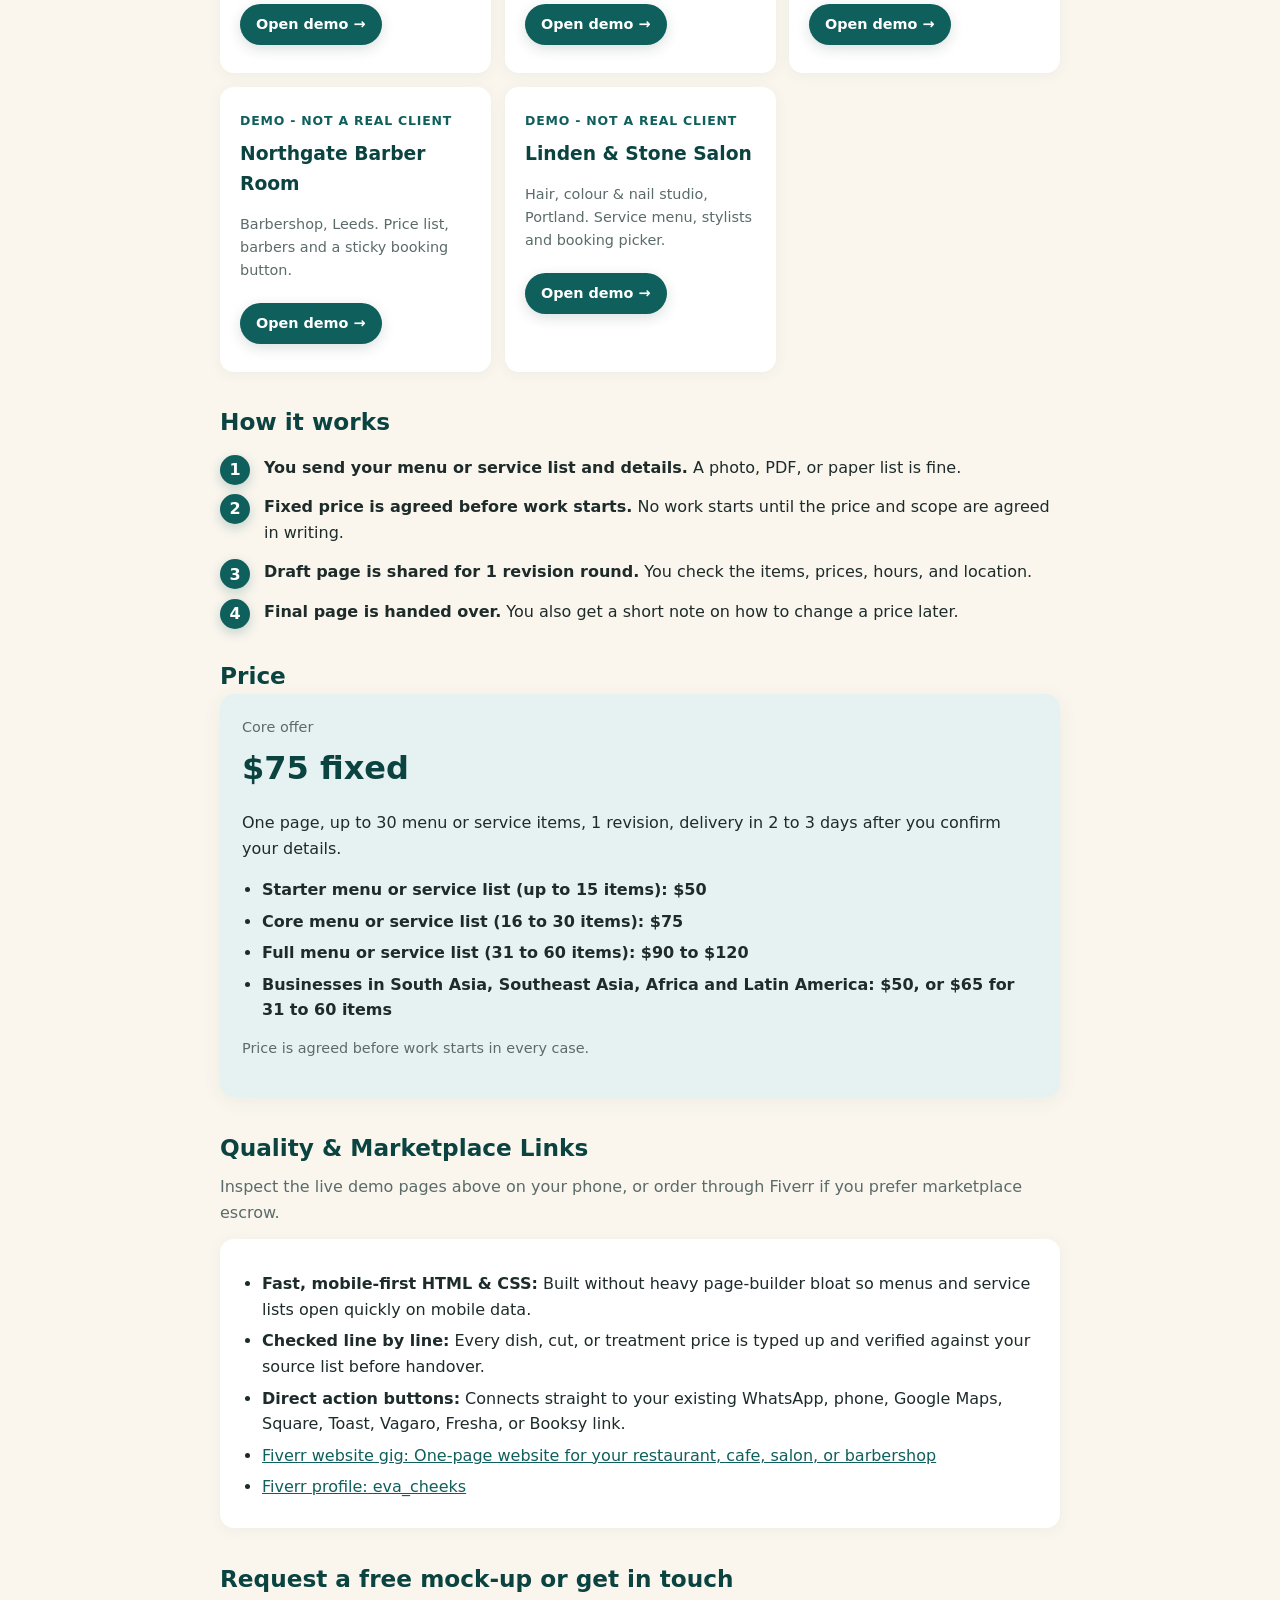
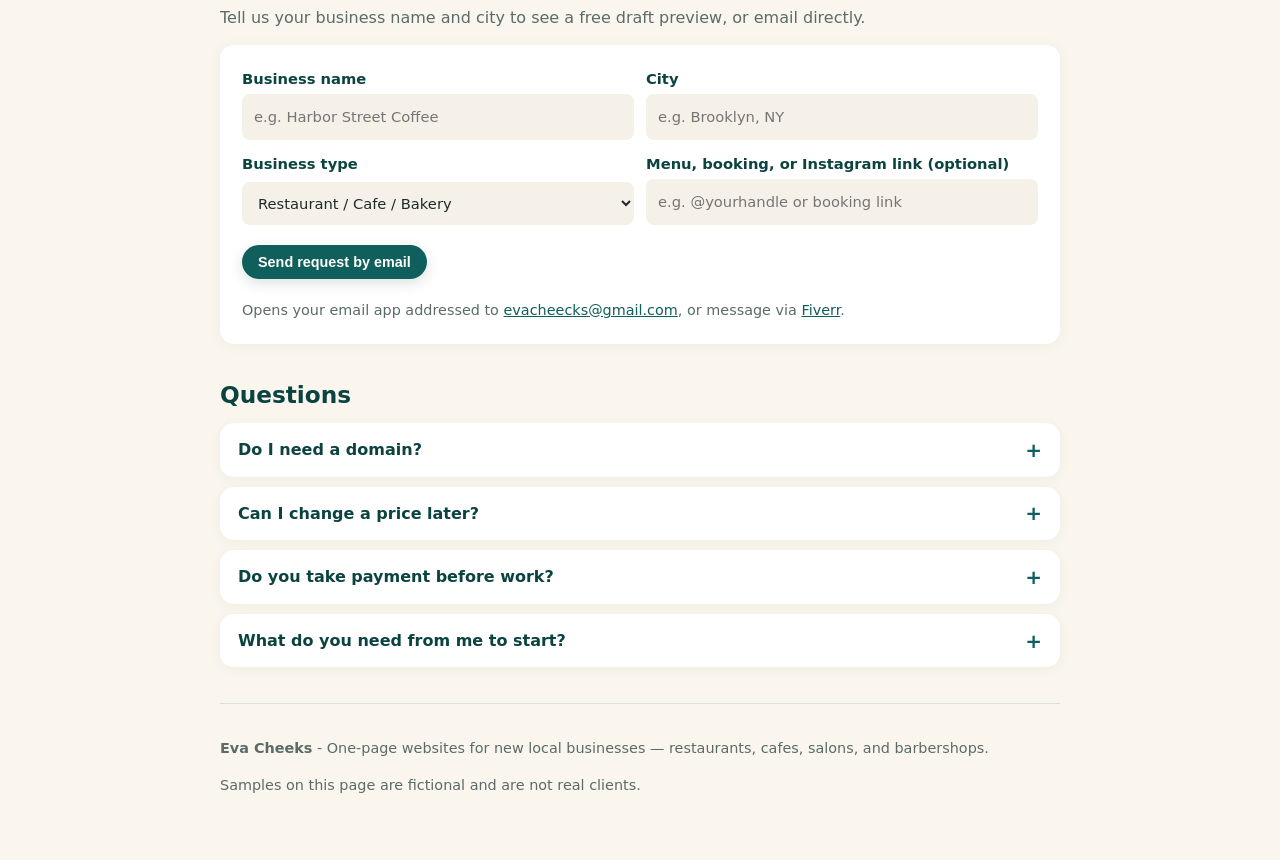
==== commit 4a06427e: "Upgrade motion design across portfolio and all 5 demos; add studio motion-blur Reels 08-13 generator" ====
--- a/index.html
+++ b/index.html
@@ -15,6 +15,7 @@
 <link rel="stylesheet" href="styles.css">
 </head>
 <body>
+<div class="scroll-progress" id="scrollProgress" aria-hidden="true"></div>
 <header class="topbar">
   <div class="brand">Eva Cheeks</div>
   <a href="#contact">Contact</a>
@@ -32,7 +33,7 @@
   </section>
 
   <div class="wrap">
-    <section id="what-you-get">
+    <section id="what-you-get" class="reveal">
       <h2>What you get</h2>
       <p class="lead">One page, done properly, with nothing extra to manage.</p>
       <div class="card">
@@ -47,7 +48,7 @@
       </div>
     </section>
 
-    <section id="what-you-do-not-get">
+    <section id="what-you-do-not-get" class="reveal">
       <h2>What you do not get</h2>
       <p class="lead">This keeps the price fixed and the page simple.</p>
       <div class="card">
@@ -63,49 +64,49 @@
     </section>
 
     <section id="samples">
-      <h2>Sample pages</h2>
-      <p class="lead">Open a full demo page on your phone. These are fictional businesses, not real clients.</p>
-      <div class="sample-grid">
+      <h2 class="reveal">Sample pages</h2>
+      <p class="lead reveal">Open a full demo page on your phone. These are fictional businesses, not real clients.</p>
+      <div class="sample-grid" data-stagger=".sample">
         <article class="sample">
           <span class="sample-label">DEMO - NOT A REAL CLIENT</span>
           <h3>Harbor Street Coffee</h3>
           <p class="small">Coffee and bakery, Brooklyn. Short menu, 12 items.</p>
-          <a class="btn btn-small" href="demo/harbor-street-coffee/">Open demo</a>
+          <a class="btn btn-small" href="demo/harbor-street-coffee/">Open demo →</a>
         </article>
 
         <article class="sample">
           <span class="sample-label">DEMO - NOT A REAL CLIENT</span>
           <h3>The Copper Kettle</h3>
           <p class="small">Brunch cafe, Manchester. Menu in sections, 14 items.</p>
-          <a class="btn btn-small" href="demo/the-copper-kettle/">Open demo</a>
+          <a class="btn btn-small" href="demo/the-copper-kettle/">Open demo →</a>
         </article>
 
         <article class="sample">
           <span class="sample-label">DEMO - NOT A REAL CLIENT</span>
           <h3>Saffron &amp; Salt</h3>
           <p class="small">Grill restaurant, Dubai. Larger menu, 20 items.</p>
-          <a class="btn btn-small" href="demo/saffron-and-salt/">Open demo</a>
+          <a class="btn btn-small" href="demo/saffron-and-salt/">Open demo →</a>
         </article>
 
         <article class="sample">
           <span class="sample-label">DEMO - NOT A REAL CLIENT</span>
           <h3>Northgate Barber Room</h3>
           <p class="small">Barbershop, Leeds. Price list, barbers and a sticky booking button.</p>
-          <a class="btn btn-small" href="demo/northgate-barber-room/">Open demo</a>
+          <a class="btn btn-small" href="demo/northgate-barber-room/">Open demo →</a>
         </article>
 
         <article class="sample">
           <span class="sample-label">DEMO - NOT A REAL CLIENT</span>
           <h3>Linden &amp; Stone Salon</h3>
           <p class="small">Hair, colour &amp; nail studio, Portland. Service menu, stylists and booking picker.</p>
-          <a class="btn btn-small" href="demo/linden-and-stone/">Open demo</a>
+          <a class="btn btn-small" href="demo/linden-and-stone/">Open demo →</a>
         </article>
       </div>
     </section>
 
     <section id="process">
-      <h2>How it works</h2>
-      <ol class="steps">
+      <h2 class="reveal">How it works</h2>
+      <ol class="steps" data-stagger="li">
         <li><strong>You send your menu or service list and details.</strong> A photo, PDF, or paper list is fine.</li>
         <li><strong>Fixed price is agreed before work starts.</strong> No work starts until the price and scope are agreed in writing.</li>
         <li><strong>Draft page is shared for 1 revision round.</strong> You check the items, prices, hours, and location.</li>
@@ -113,7 +114,7 @@
       </ol>
     </section>
 
-    <section id="price">
+    <section id="price" class="reveal">
       <h2>Price</h2>
       <div class="price-box">
         <p class="small" style="margin:0;">Core offer</p>
@@ -129,7 +130,7 @@
       </div>
     </section>
 
-    <section id="proof">
+    <section id="proof" class="reveal">
       <h2>Quality &amp; Marketplace Links</h2>
       <p class="lead">Inspect the live demo pages above on your phone, or order through Fiverr if you prefer marketplace escrow.</p>
       <div class="card">
@@ -143,7 +144,7 @@
       </div>
     </section>
 
-    <section id="contact">
+    <section id="contact" class="reveal">
       <h2>Request a free mock-up or get in touch</h2>
       <p class="lead">Tell us your business name and city to see a free draft preview, or email directly.</p>
       <div class="card">
@@ -179,7 +180,7 @@
       </div>
     </section>
 
-    <section class="faq" id="faq">
+    <section class="faq reveal" id="faq">
       <h2>Questions</h2>
       <details>
         <summary>Do I need a domain?</summary>
@@ -206,7 +207,34 @@
   </div>
 </main>
 <script>
+  document.documentElement.classList.add('js');
   (function () {
+    var io = 'IntersectionObserver' in window ? new IntersectionObserver(function (entries) {
+      entries.forEach(function (en) { if (en.isIntersecting) { en.target.classList.add('in'); io.unobserve(en.target); } });
+    }, { threshold: 0.1, rootMargin: '0px 0px -30px 0px' }) : null;
+    function watch(el) { if (io) io.observe(el); else el.classList.add('in'); }
+    document.querySelectorAll('.reveal').forEach(watch);
+    document.querySelectorAll('[data-stagger]').forEach(function (g) {
+      Array.prototype.forEach.call(g.querySelectorAll(g.getAttribute('data-stagger')), function (el, i) {
+        el.classList.add('reveal'); el.style.setProperty('--d', (i * 0.065) + 's'); watch(el);
+      });
+    });
+
+    var prog = document.getElementById('scrollProgress');
+    var reduce = window.matchMedia && window.matchMedia('(prefers-reduced-motion: reduce)').matches;
+    if (prog && !reduce) {
+      var ticking = false;
+      function updateProg() {
+        ticking = false;
+        var max = Math.max(1, document.documentElement.scrollHeight - window.innerHeight);
+        prog.style.transform = 'scaleX(' + Math.min(1, Math.max(0, window.scrollY / max)) + ')';
+      }
+      window.addEventListener('scroll', function () {
+        if (!ticking) { ticking = true; requestAnimationFrame(updateProg); }
+      }, { passive: true });
+      updateProg();
+    }
+
     var form = document.getElementById('mockupForm');
     if (!form) return;
     form.addEventListener('submit', function (e) {
--- a/styles.css
+++ b/styles.css
@@ -9,16 +9,30 @@
   --line: #d9e2e0;
   --white: #ffffff;
   --radius: 14px;
+  --ease-expo: cubic-bezier(0.16, 1, 0.3, 1);
+  --ease-spring: cubic-bezier(0.22, 1.2, 0.36, 1);
 }
 * { box-sizing: border-box; }
+html { scroll-behavior: smooth; }
 body {
   margin: 0;
   font-family: system-ui, -apple-system, Segoe UI, Roboto, Helvetica, Arial, sans-serif;
   color: var(--ink);
   background: var(--cream);
   line-height: 1.6;
-}
-a { color: var(--teal); }
+  overflow-x: clip;
+}
+a { color: var(--teal); transition: color .25s var(--ease-expo); }
+.scroll-progress {
+  position: fixed;
+  top: 0; left: 0; right: 0;
+  height: 3px;
+  background: linear-gradient(90deg, var(--teal), #2bd4b0);
+  transform-origin: left center;
+  transform: scaleX(0);
+  z-index: 40;
+  pointer-events: none;
+}
 .wrap { max-width: 880px; margin: 0 auto; padding: 0 20px 48px; }
 .topbar {
   display: flex;
@@ -29,39 +43,103 @@
   margin: 0 auto;
 }
 .brand { font-weight: 800; color: var(--teal-dark); letter-spacing: 0.2px; }
-.topbar a { text-decoration: none; font-weight: 600; }
+.topbar a {
+  text-decoration: none;
+  font-weight: 600;
+  position: relative;
+  padding-bottom: 2px;
+}
+.topbar a::after {
+  content: "";
+  position: absolute;
+  left: 0; right: 0; bottom: 0;
+  height: 2px;
+  background: var(--teal);
+  transform: scaleX(0);
+  transform-origin: left;
+  transition: transform .35s var(--ease-expo);
+}
+.topbar a:hover::after { transform: scaleX(1); }
+
 .hero {
-  background: var(--teal);
+  position: relative;
+  overflow: hidden;
+  background: linear-gradient(145deg, #0b4c49 0%, var(--teal) 52%, #136d68 100%);
   color: var(--white);
   border-radius: 0 0 24px 24px;
   padding: 40px 20px 44px;
 }
-.hero-inner { max-width: 880px; margin: 0 auto; }
-.hero h1 { margin: 0 0 12px; font-size: clamp(1.9rem, 6vw, 3rem); line-height: 1.15; }
+.hero::before {
+  content: "";
+  position: absolute;
+  width: 520px; height: 520px;
+  right: -140px; top: -180px;
+  border-radius: 50%;
+  background: radial-gradient(circle, rgba(50, 212, 165, 0.24) 0%, rgba(50, 212, 165, 0) 70%);
+  pointer-events: none;
+  animation: orbFloat 11s ease-in-out infinite alternate;
+}
+.hero::after {
+  content: "";
+  position: absolute;
+  width: 420px; height: 420px;
+  left: -140px; bottom: -220px;
+  border-radius: 50%;
+  background: radial-gradient(circle, rgba(250, 246, 238, 0.12) 0%, rgba(250, 246, 238, 0) 70%);
+  pointer-events: none;
+  animation: orbFloat 14s ease-in-out infinite alternate-reverse;
+}
+.hero-inner { position: relative; z-index: 1; max-width: 880px; margin: 0 auto; }
+.hero h1 { margin: 0 0 12px; font-size: clamp(1.9rem, 6vw, 3rem); line-height: 1.15; letter-spacing: -0.02em; }
 .hero p { margin: 0 0 18px; font-size: 1.1rem; opacity: 0.95; }
 .hero-note { font-size: 0.95rem; opacity: 0.9; }
 .btn {
-  display: inline-block;
+  position: relative;
+  overflow: hidden;
+  display: inline-flex;
+  align-items: center;
+  gap: 6px;
   background: var(--white);
   color: var(--teal-dark);
-  padding: 11px 18px;
+  padding: 11px 19px;
   border-radius: 999px;
   font-weight: 700;
   text-decoration: none;
   margin-right: 10px;
-}
+  margin-bottom: 8px;
+  box-shadow: 0 4px 14px rgba(6, 38, 36, 0.14);
+  transition: transform .35s var(--ease-spring), box-shadow .35s var(--ease-expo), background-color .25s ease;
+}
+.btn::after {
+  content: "";
+  position: absolute;
+  inset: 0;
+  background: linear-gradient(110deg, transparent 20%, rgba(255, 255, 255, 0.45) 50%, transparent 80%);
+  transform: translateX(-130%) skewX(-18deg);
+  transition: transform .75s var(--ease-expo);
+  pointer-events: none;
+}
+.btn:hover { transform: translateY(-2.5px) scale(1.015); box-shadow: 0 10px 24px rgba(6, 38, 36, 0.22); }
+.btn:hover::after { transform: translateX(130%) skewX(-18deg); }
+.btn:active { transform: translateY(0) scale(0.975); }
 .btn-outline {
-  background: transparent;
-  color: var(--white);
-  border: 1.5px solid var(--white);
-}
+  background: rgba(255, 255, 255, 0.16);
+  color: var(--white);
+  border: 0;
+  box-shadow: none;
+  backdrop-filter: blur(6px);
+}
+.btn-outline:hover { background: rgba(255, 255, 255, 0.24); box-shadow: 0 8px 20px rgba(6, 38, 36, 0.16); }
+
 section { margin-top: 32px; }
 .card {
   background: var(--white);
-  border: 1px solid var(--line);
+  border: 0;
   border-radius: var(--radius);
   padding: 22px;
   margin-top: 14px;
+  box-shadow: 0 2px 14px rgba(10, 67, 64, 0.055);
+  transition: transform .45s var(--ease-expo), box-shadow .45s var(--ease-expo);
 }
 h2 { margin: 0; font-size: 1.45rem; color: var(--teal-dark); }
 h3 { margin: 0 0 8px; color: var(--teal-dark); }
@@ -71,22 +149,31 @@
 .sample-grid { display: grid; gap: 14px; margin-top: 14px; }
 .sample {
   background: var(--white);
-  border: 1px solid var(--line);
+  border: 0;
   border-radius: var(--radius);
   padding: 20px;
+  box-shadow: 0 2px 14px rgba(10, 67, 64, 0.055);
+  transition: transform .48s var(--ease-expo), box-shadow .48s var(--ease-expo), background-color .3s ease;
+  will-change: transform;
+}
+.sample:hover {
+  transform: translateY(-5px);
+  box-shadow: 0 16px 34px rgba(10, 67, 64, 0.12);
 }
 .sample-label {
   display: inline-block;
+  color: var(--teal);
+  font-weight: 800;
+  font-size: 0.78rem;
+  letter-spacing: 0.8px;
+  margin-bottom: 8px;
+}
+.price-box {
   background: var(--teal-light);
-  color: var(--teal-dark);
-  font-weight: 800;
-  font-size: 0.8rem;
-  letter-spacing: 0.4px;
-  padding: 4px 9px;
-  border-radius: 999px;
-  margin-bottom: 10px;
-}
-.price-box { background: var(--teal-light); border-radius: var(--radius); padding: 20px; }
+  border-radius: var(--radius);
+  padding: 22px;
+  box-shadow: 0 4px 20px rgba(10, 67, 64, 0.06);
+}
 .price { font-size: 2rem; font-weight: 800; color: var(--teal-dark); margin: 4px 0; }
 .steps { counter-reset: step; list-style: none; padding: 0; margin: 14px 0 0; }
 .steps li { position: relative; padding-left: 44px; margin: 14px 0; }
@@ -101,27 +188,51 @@
   color: var(--white);
   display: flex; align-items: center; justify-content: center;
   font-weight: 800;
-}
+  box-shadow: 0 4px 12px rgba(15, 95, 92, 0.24);
+  transition: transform .4s var(--ease-spring);
+}
+.steps li:hover::before { transform: scale(1.12); }
 .contact-form { display: grid; gap: 14px; }
 .form-grid { display: grid; gap: 12px; }
 .contact-form label { display: grid; gap: 4px; font-size: 0.92rem; font-weight: 600; color: var(--teal-dark); }
 .contact-form input, .contact-form select {
   width: 100%;
-  padding: 10px 12px;
-  border: 1px solid var(--line);
+  padding: 11px 12px;
+  border: 0;
   border-radius: 8px;
   font: inherit;
   font-weight: 400;
   color: var(--ink);
-  background: var(--white);
+  background: #f5f1e8;
+  transition: background-color .22s ease, box-shadow .22s ease;
 }
 .contact-form input:focus, .contact-form select:focus {
   outline: 2px solid var(--teal);
-  border-color: var(--teal);
+  background: #ffffff;
+  box-shadow: 0 6px 18px rgba(15, 95, 92, 0.08);
 }
 .form-actions { display: flex; flex-wrap: wrap; align-items: center; gap: 12px; }
-.faq details { background: var(--white); border: 1px solid var(--line); border-radius: var(--radius); padding: 14px 18px; margin-top: 10px; }
-.faq summary { font-weight: 700; color: var(--teal-dark); cursor: pointer; }
+.faq details {
+  background: var(--white);
+  border: 0;
+  border-radius: var(--radius);
+  padding: 14px 18px;
+  margin-top: 10px;
+  box-shadow: 0 2px 12px rgba(10, 67, 64, 0.05);
+  transition: box-shadow .3s var(--ease-expo), transform .3s var(--ease-expo);
+}
+.faq details:hover { box-shadow: 0 8px 22px rgba(10, 67, 64, 0.09); }
+.faq summary { font-weight: 700; color: var(--teal-dark); cursor: pointer; list-style: none; display: flex; justify-content: space-between; align-items: center; gap: 12px; }
+.faq summary::-webkit-details-marker { display: none; }
+.faq summary::after {
+  content: "+";
+  font-size: 1.25rem;
+  line-height: 1;
+  color: var(--teal);
+  transition: transform .35s var(--ease-spring);
+}
+.faq details[open] summary::after { transform: rotate(45deg); }
+.faq details[open] p { animation: faqIn .42s var(--ease-expo) both; }
 .faq p { margin: 8px 0 0; color: var(--muted); }
 .small { font-size: 0.9rem; color: var(--muted); }
 footer { margin-top: 36px; border-top: 1px solid var(--line); padding-top: 18px; }
@@ -133,9 +244,51 @@
 .btn-small {
   background: var(--teal);
   color: var(--white);
-  padding: 8px 14px;
+  padding: 9px 16px;
   font-size: 0.9rem;
   margin-top: 6px;
   border: 0;
   cursor: pointer;
 }
+.btn-small:hover { background: var(--teal-dark); }
+
+/* Studio motion choreography */
+@keyframes orbFloat {
+  from { transform: translate3d(0, 0, 0) scale(1); }
+  to { transform: translate3d(-24px, 18px, 0) scale(1.08); }
+}
+@keyframes heroClip {
+  from { opacity: 0; transform: translate3d(0, 28px, 0); clip-path: inset(0 0 100% 0); }
+  to { opacity: 1; transform: translate3d(0, 0, 0); clip-path: inset(0 0 0 0); }
+}
+@keyframes heroRise {
+  from { opacity: 0; transform: translate3d(0, 20px, 0); filter: blur(4px); }
+  to { opacity: 1; transform: translate3d(0, 0, 0); filter: blur(0); }
+}
+@keyframes faqIn {
+  from { opacity: 0; transform: translateY(-6px); }
+  to { opacity: 1; transform: none; }
+}
+.hero-inner h1 { animation: heroClip .95s var(--ease-expo) both; }
+.hero-inner > p { animation: heroRise .85s .14s var(--ease-expo) both; }
+.hero-inner > p.hero-note { animation-delay: .22s; }
+.hero-inner > .btn { animation: heroRise .8s .32s var(--ease-expo) both; }
+.hero-inner > .btn-outline { animation-delay: .40s; }
+
+.js .reveal {
+  opacity: 0;
+  transform: translate3d(0, 26px, 0) scale(0.985);
+  filter: blur(4px);
+  transition: opacity .82s var(--ease-expo), transform .82s var(--ease-expo), filter .72s var(--ease-expo);
+  transition-delay: var(--d, 0s);
+}
+.js .reveal.in {
+  opacity: 1;
+  transform: none;
+  filter: blur(0);
+}
+@media (prefers-reduced-motion: reduce) {
+  *, *::before, *::after { animation: none !important; transition: none !important; }
+  .js .reveal { opacity: 1; transform: none; filter: none; }
+  .scroll-progress { display: none; }
+}
